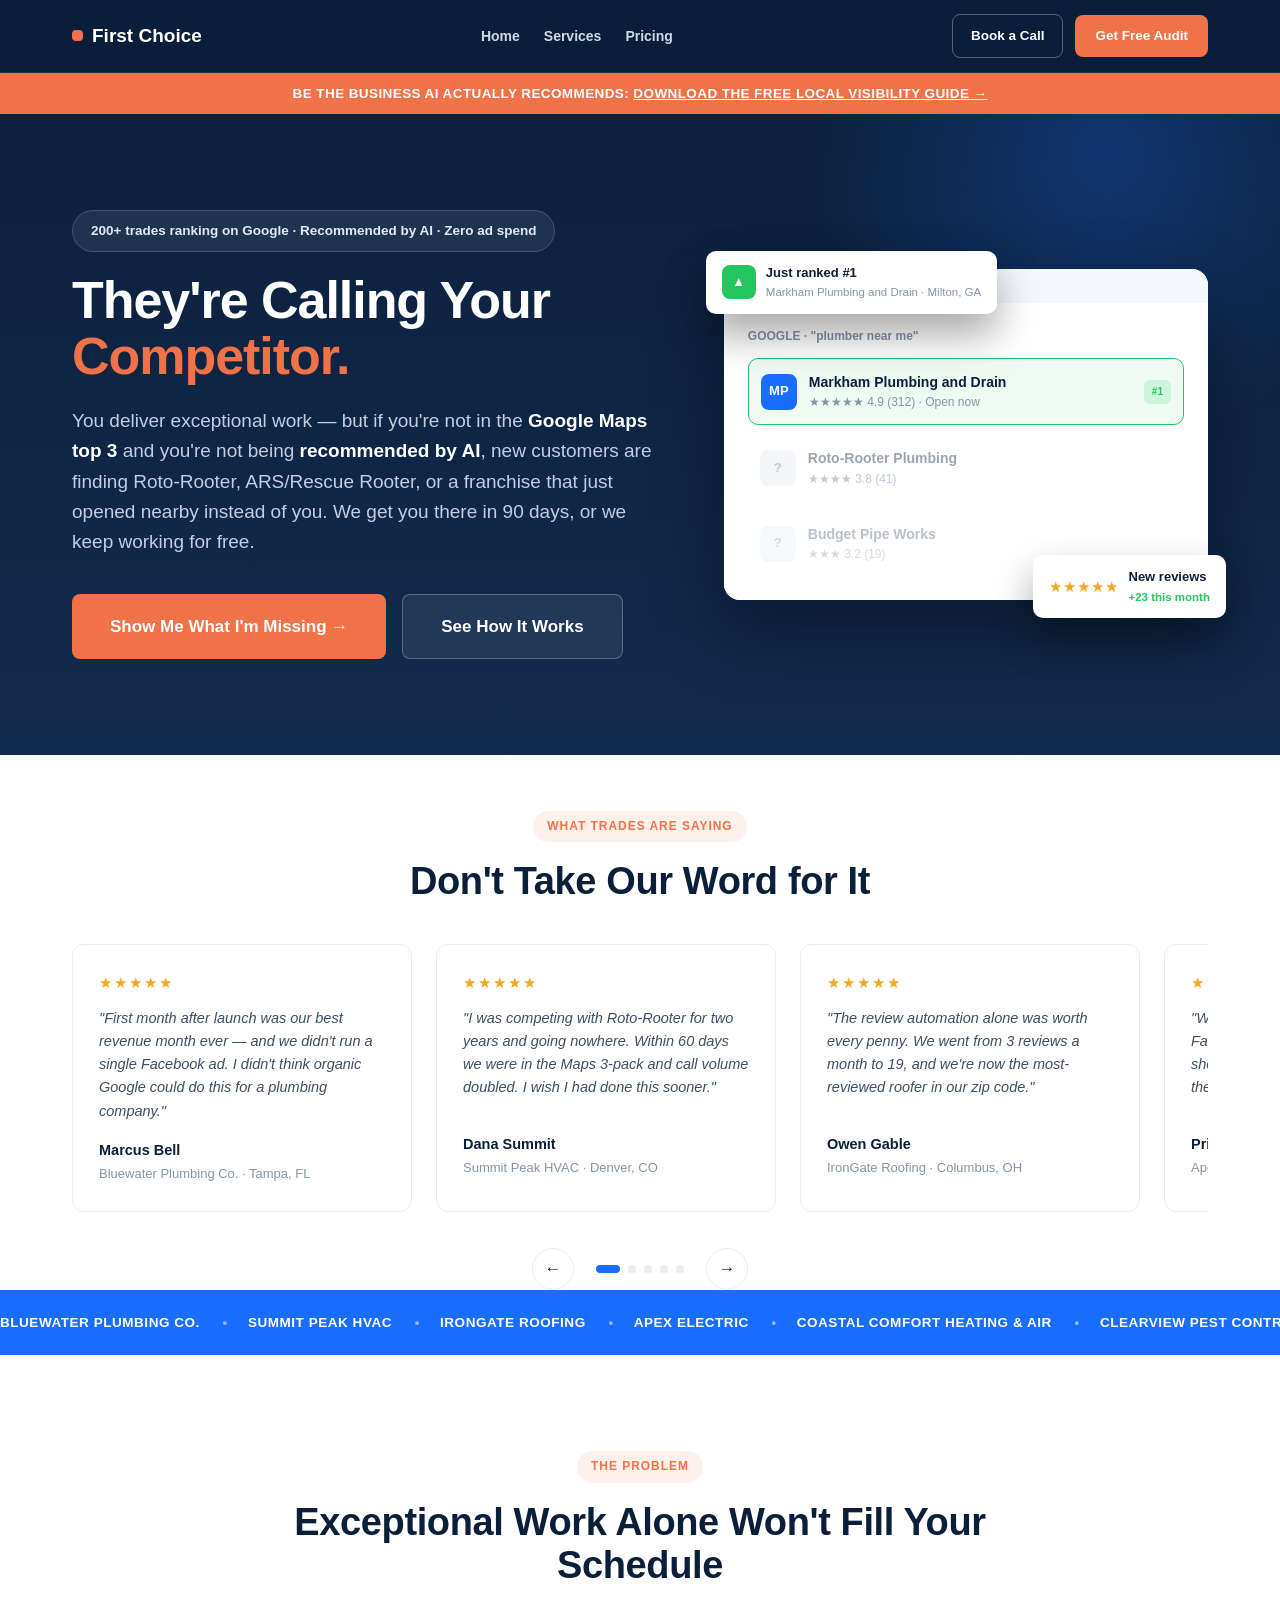
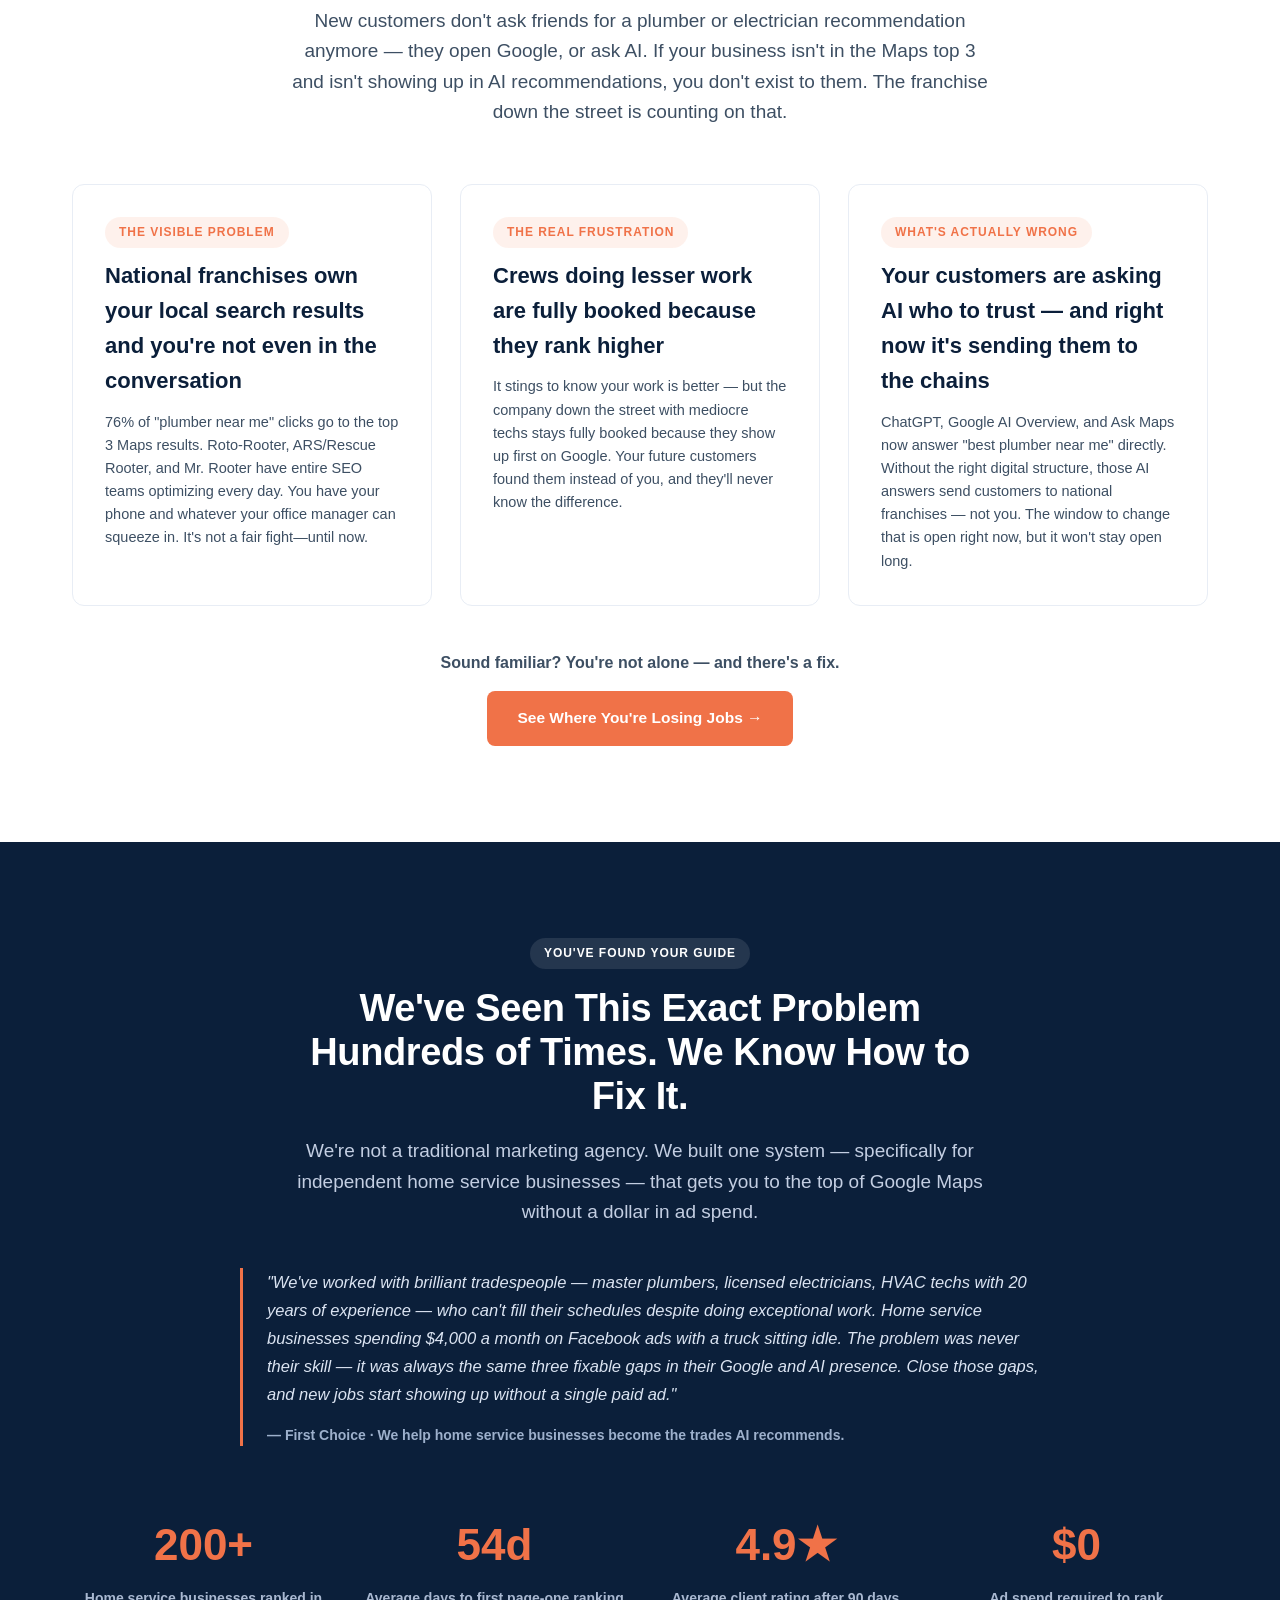
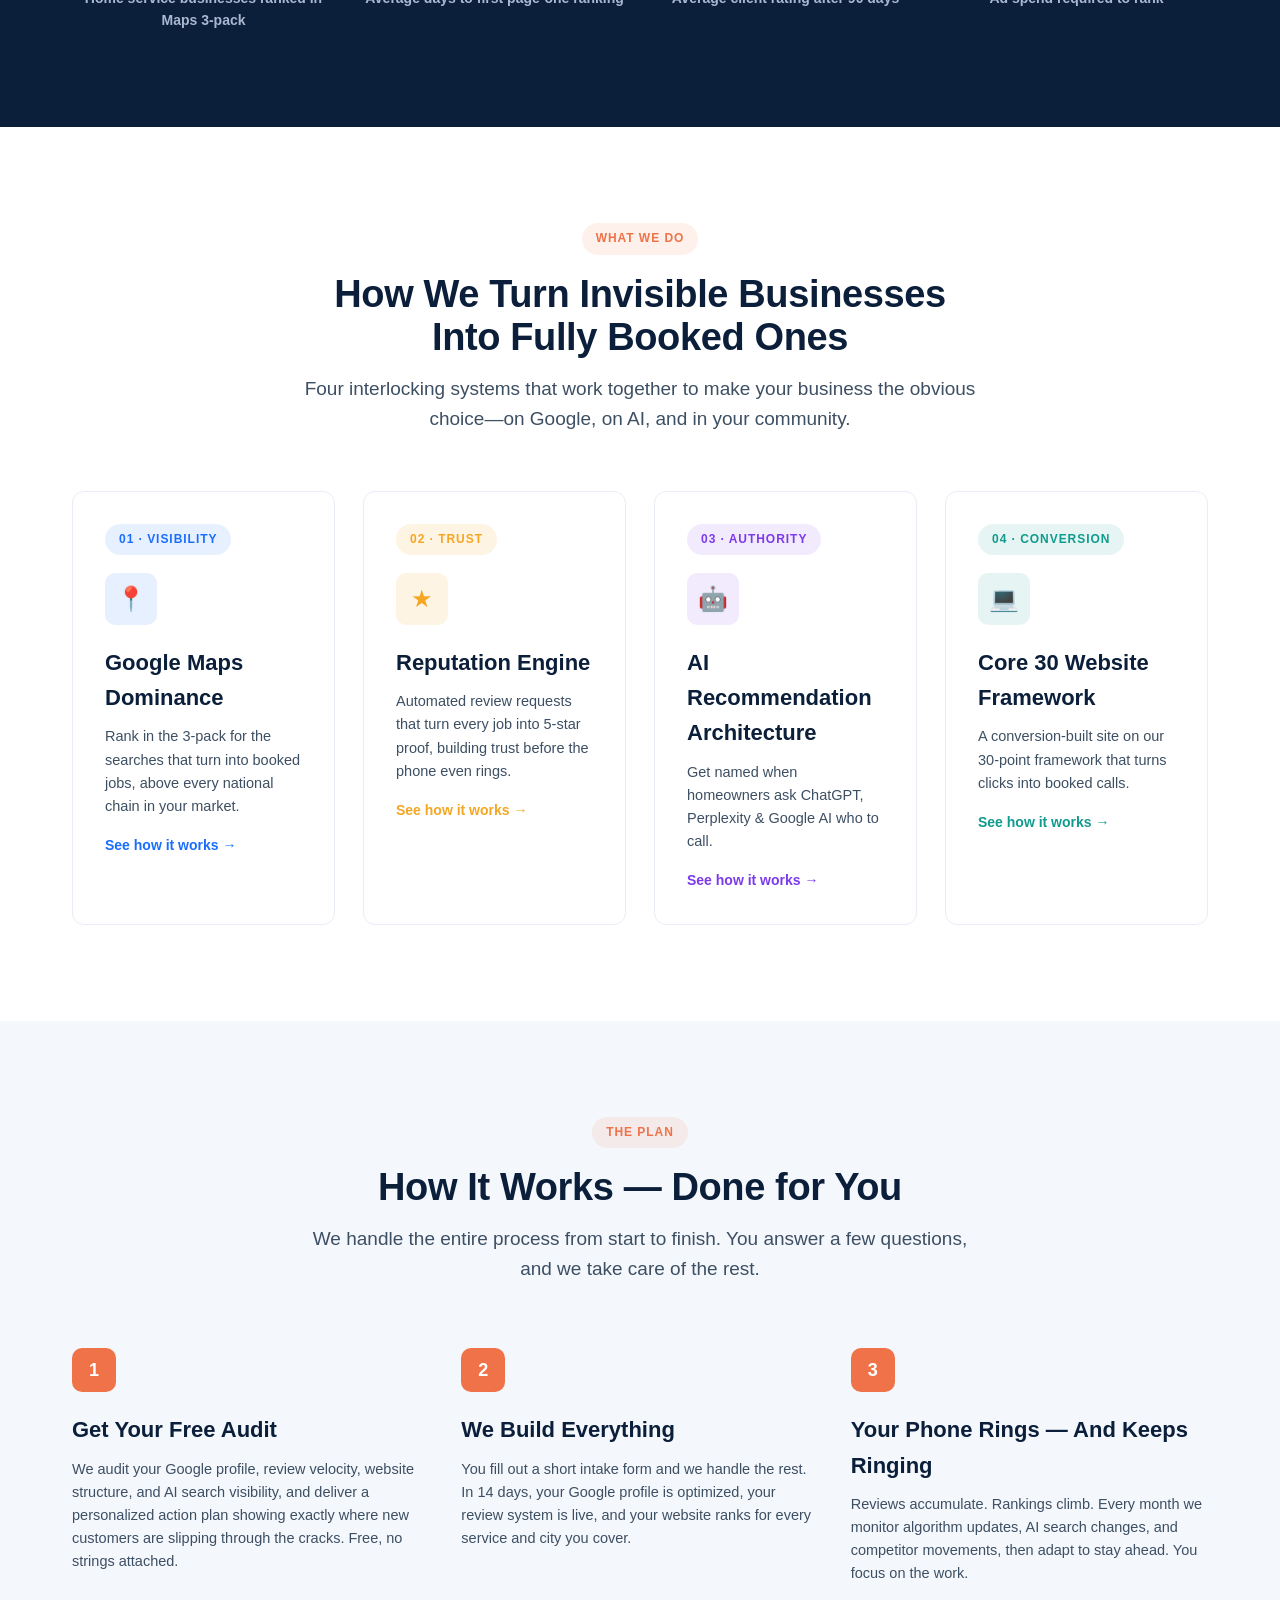
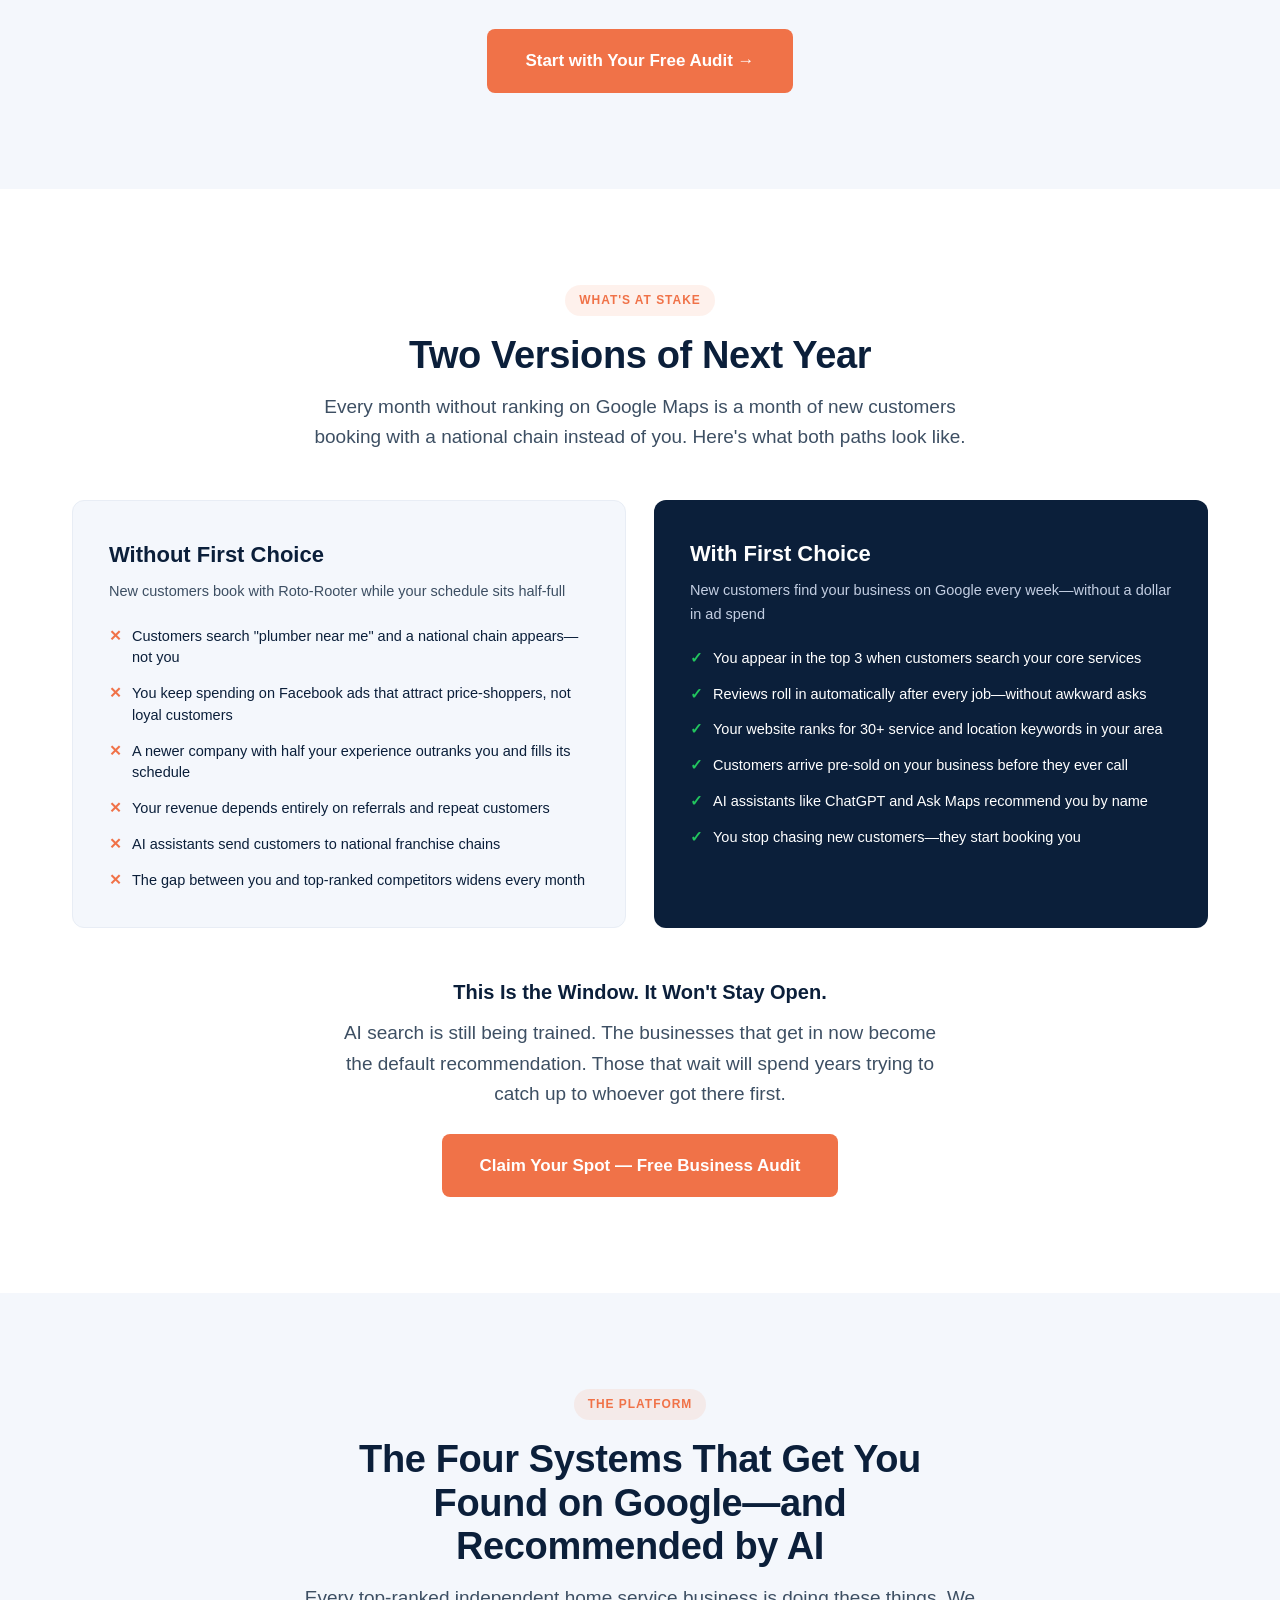
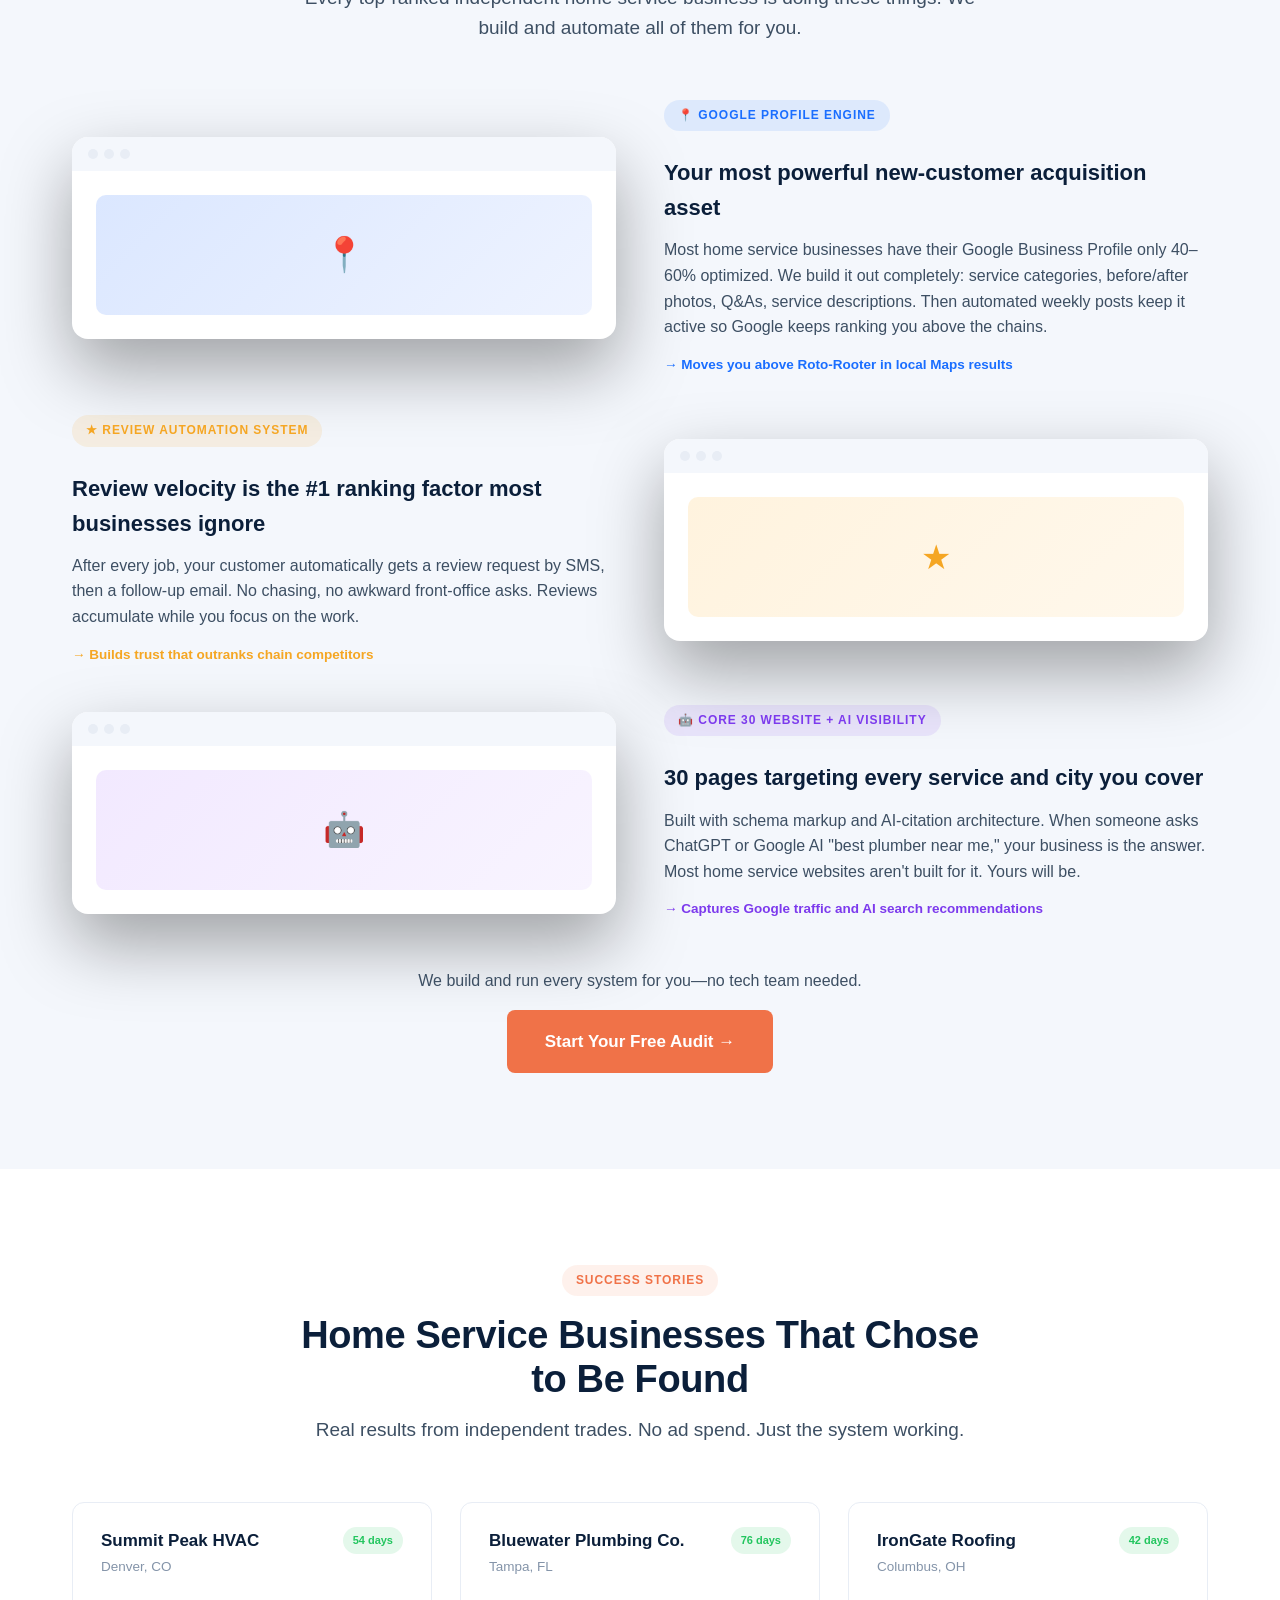
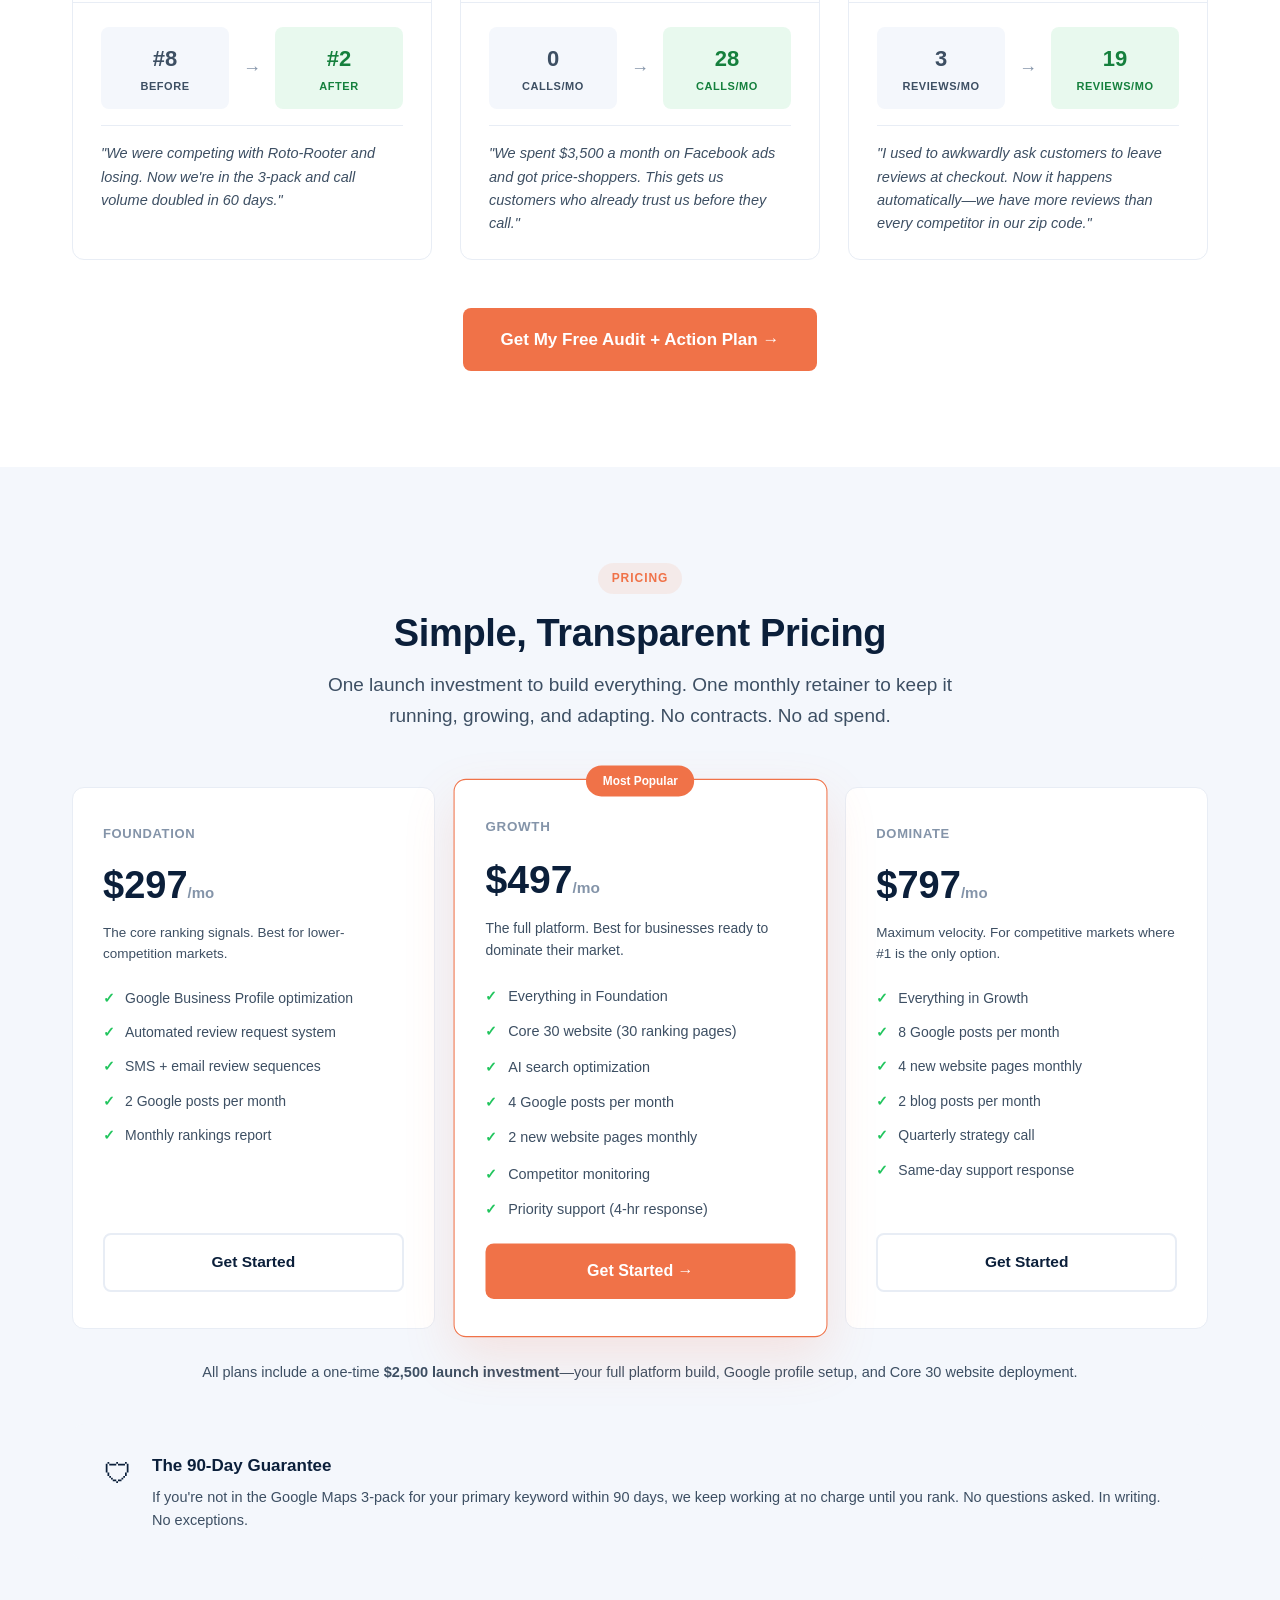
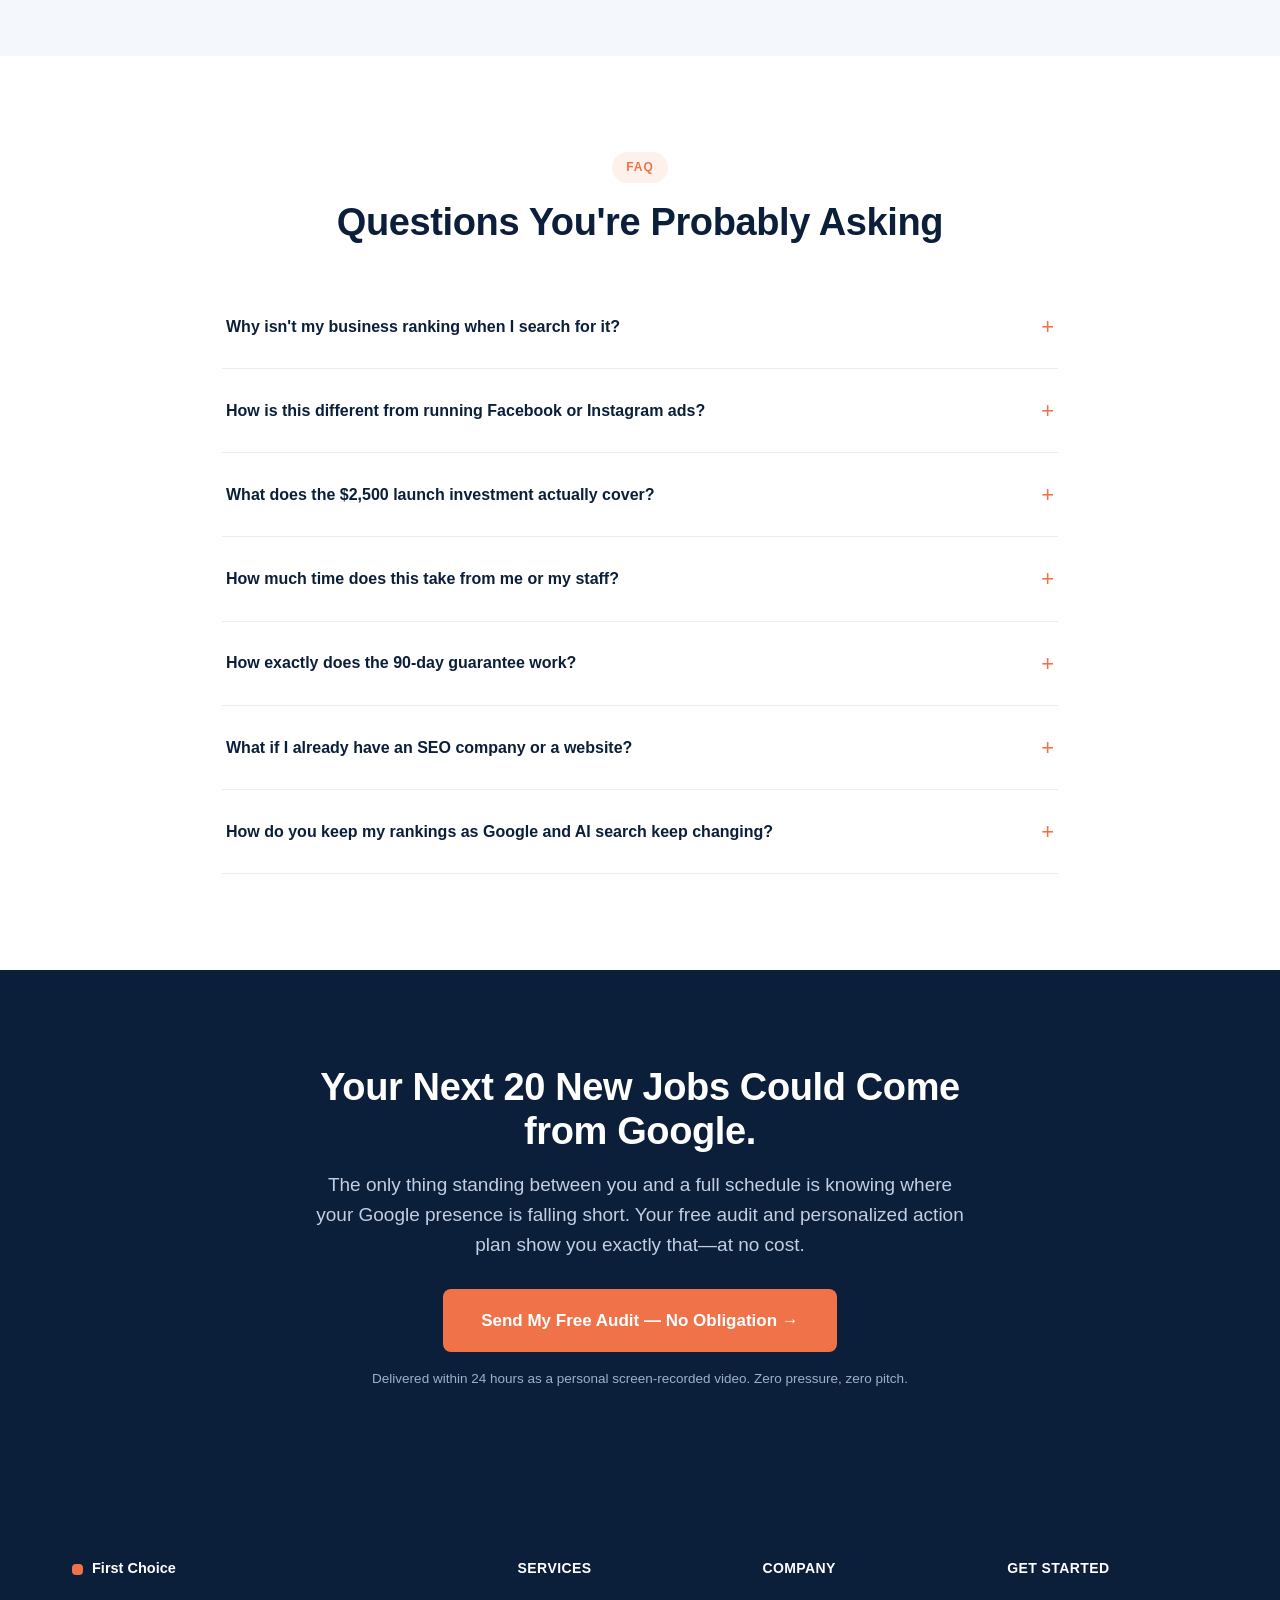
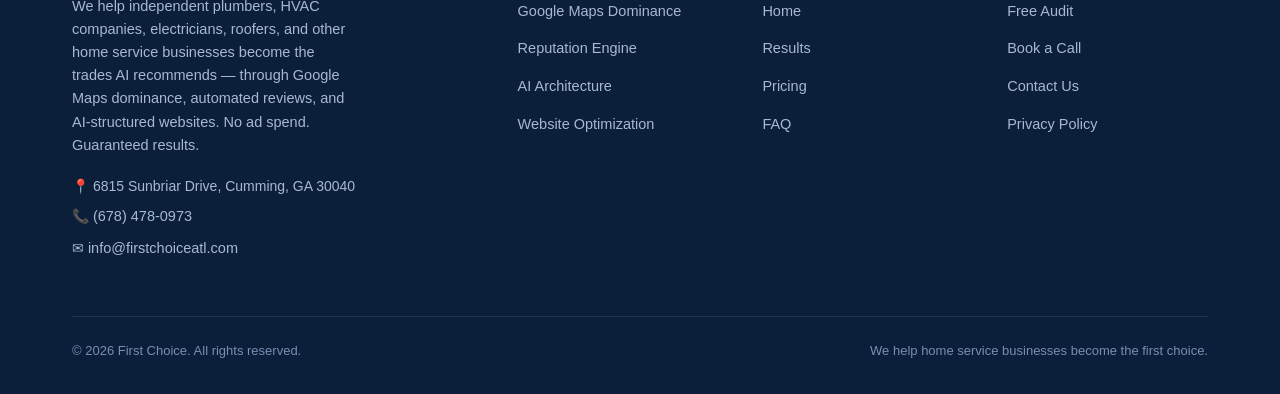
==== index.html @ c54ef501 "Initial commit: First Choice site" ====
<!DOCTYPE html>
<html lang="en">
<head>
<meta charset="UTF-8">
<meta name="viewport" content="width=device-width, initial-scale=1.0">
<title>First Choice | Local SEO for Home Service Businesses</title>
<meta name="description" content="First Choice helps plumbers, HVAC companies, electricians, roofers and other home service businesses dominate Google Maps, win more reviews, and get recommended by AI.">
<link rel="stylesheet" href="styles.css">

</head>
<body>
<div id="site-header-mount" data-homepage="true"></div>

<section class="hero">
  <div class="wrap hero-grid">
    <div>
      <span class="trust-pill">200+ trades ranking on Google &middot; Recommended by AI &middot; Zero ad spend</span>
      <h1 style="margin-top:20px">They're Calling Your <em>Competitor.</em></h1>
      <p class="lead">You deliver exceptional work &mdash; but if you're not in the <strong style="color:#fff">Google Maps top 3</strong> and you're not being <strong style="color:#fff">recommended by AI</strong>, new customers are finding Roto-Rooter, ARS/Rescue Rooter, or a franchise that just opened nearby instead of you. We get you there in 90 days, or we keep working for free.</p>
      <div class="hero-cta-row">
        <a href="audit.html" class="btn btn-primary btn-lg">Show Me What I'm Missing &rarr;</a>
        <a href="#problem" class="btn btn-lg btn-ghost-dark">See How It Works</a>
      </div>
    </div>
    <div class="hero-visual">
      <div class="overlay-card overlay-rank">
        <div style="width:34px;height:34px;border-radius:8px;background:var(--green);color:#fff;display:flex;align-items:center;justify-content:center;font-weight:800;font-size:13px">&#9650;</div>
        <div>
          <div style="font-weight:800;font-size:13px">Just ranked #1</div>
          <div style="font-size:11.5px;color:var(--gray-500)">Markham Plumbing and Drain &middot; Milton, GA</div>
        </div>
      </div>
      <div class="overlay-card overlay-review">
        <div style="color:var(--reputation);font-size:15px;letter-spacing:1px">&#9733;&#9733;&#9733;&#9733;&#9733;</div>
        <div>
          <div style="font-weight:800;font-size:13px">New reviews</div>
          <div style="font-size:11.5px;color:var(--green);font-weight:700">+23 this month</div>
        </div>
      </div>
      <div class="mockup">
        <div class="mockup-bar"><span class="mockup-dot"></span><span class="mockup-dot"></span><span class="mockup-dot"></span></div>
        <div class="mockup-body" style="background:#fff">
          <div style="font-size:12px;color:var(--gray-500);font-weight:700;margin-bottom:12px">GOOGLE &middot; "plumber near me"</div>
          <div style="display:flex;flex-direction:column;gap:10px">
            <div style="display:flex;gap:12px;align-items:center;padding:12px;border-radius:10px;background:rgba(34,197,94,.08);border:1.5px solid var(--green)">
              <div style="width:36px;height:36px;border-radius:8px;background:var(--blue);color:#fff;display:flex;align-items:center;justify-content:center;font-weight:800;font-size:13px">MP</div>
              <div style="flex:1">
                <div style="font-weight:800;font-size:14px;color:var(--navy)">Markham Plumbing and Drain</div>
                <div style="font-size:12px;color:var(--gray-500)">&#9733;&#9733;&#9733;&#9733;&#9733; 4.9 (312) &middot; Open now</div>
              </div>
              <span style="font-size:10px;font-weight:800;color:var(--green);background:rgba(34,197,94,.15);padding:4px 8px;border-radius:6px">#1</span>
            </div>
            <div style="display:flex;gap:12px;align-items:center;padding:12px;opacity:.5">
              <div style="width:36px;height:36px;border-radius:8px;background:var(--gray-200);color:var(--gray-500);display:flex;align-items:center;justify-content:center;font-weight:800;font-size:13px">?</div>
              <div style="flex:1">
                <div style="font-weight:700;font-size:14px;color:var(--gray-700)">Roto-Rooter Plumbing</div>
                <div style="font-size:12px;color:var(--gray-500)">&#9733;&#9733;&#9733;&#9733; 3.8 (41)</div>
              </div>
            </div>
            <div style="display:flex;gap:12px;align-items:center;padding:12px;opacity:.35">
              <div style="width:36px;height:36px;border-radius:8px;background:var(--gray-200);color:var(--gray-500);display:flex;align-items:center;justify-content:center;font-weight:800;font-size:13px">?</div>
              <div style="flex:1">
                <div style="font-weight:700;font-size:14px;color:var(--gray-700)">Budget Pipe Works</div>
                <div style="font-size:12px;color:var(--gray-500)">&#9733;&#9733;&#9733; 3.2 (19)</div>
              </div>
            </div>
          </div>
        </div>
      </div>
    </div>
  </div>
</section>

<section style="padding:56px 0 0">
  <div class="wrap">
    <div class="center" style="max-width:680px;margin:0 auto 32px">
      <span class="eyebrow">What Trades Are Saying</span>
      <h2>Don't Take Our Word for It</h2>
    </div>
    <div class="testi-scroll" id="testiScroll">
      <div class="testi-card">
        <div class="testi-stars">&#9733;&#9733;&#9733;&#9733;&#9733;</div>
        <p class="testi-quote">"First month after launch was our best revenue month ever &mdash; and we didn't run a single Facebook ad. I didn't think organic Google could do this for a plumbing company."</p>
        <div class="testi-name">Marcus Bell</div>
        <div class="testi-biz">Bluewater Plumbing Co. &middot; Tampa, FL</div>
      </div>
      <div class="testi-card">
        <div class="testi-stars">&#9733;&#9733;&#9733;&#9733;&#9733;</div>
        <p class="testi-quote">"I was competing with Roto-Rooter for two years and going nowhere. Within 60 days we were in the Maps 3-pack and call volume doubled. I wish I had done this sooner."</p>
        <div class="testi-name">Dana Summit</div>
        <div class="testi-biz">Summit Peak HVAC &middot; Denver, CO</div>
      </div>
      <div class="testi-card">
        <div class="testi-stars">&#9733;&#9733;&#9733;&#9733;&#9733;</div>
        <p class="testi-quote">"The review automation alone was worth every penny. We went from 3 reviews a month to 19, and we're now the most-reviewed roofer in our zip code."</p>
        <div class="testi-name">Owen Gable</div>
        <div class="testi-biz">IronGate Roofing &middot; Columbus, OH</div>
      </div>
      <div class="testi-card">
        <div class="testi-stars">&#9733;&#9733;&#9733;&#9733;&#9733;</div>
        <p class="testi-quote">"We stopped spending $3,500 a month on Facebook ads that brought us price-shoppers. Google customers are different &mdash; they already trust you before they call."</p>
        <div class="testi-name">Priya Anand</div>
        <div class="testi-biz">Apex Electric &middot; Sacramento, CA</div>
      </div>
      <div class="testi-card">
        <div class="testi-stars">&#9733;&#9733;&#9733;&#9733;&#9733;</div>
        <p class="testi-quote">"I had no idea how much business I was losing until I saw the audit. We were ranking #9 for 'HVAC near me.' Now we're #2. The phone rings differently."</p>
        <div class="testi-name">Rosa Delgado</div>
        <div class="testi-biz">Coastal Comfort Heating &amp; Air &middot; Charleston, SC</div>
      </div>
    </div>
    <div class="testi-nav">
      <button class="testi-arrow" onclick="testiScroll(-1)" aria-label="Previous testimonial">&#8592;</button>
      <div class="testi-dots" id="testiDots"></div>
      <button class="testi-arrow" onclick="testiScroll(1)" aria-label="Next testimonial">&#8594;</button>
    </div>
  </div>
  <div class="marquee">
    <div class="marquee-track">
      <span>Bluewater Plumbing Co.</span><span>Summit Peak HVAC</span><span>IronGate Roofing</span><span>Apex Electric</span><span>Coastal Comfort Heating &amp; Air</span><span>ClearView Pest Control</span><span>Rapid Rooter Plumbing</span><span>Stonebridge Garage Doors</span><span>TrueNorth Roofing &amp; Restoration</span><span>Palmetto Pool Services</span><span>GreenScape Landscaping</span><span>Redwood Tree Care</span>
      <span>Bluewater Plumbing Co.</span><span>Summit Peak HVAC</span><span>IronGate Roofing</span><span>Apex Electric</span><span>Coastal Comfort Heating &amp; Air</span><span>ClearView Pest Control</span><span>Rapid Rooter Plumbing</span><span>Stonebridge Garage Doors</span><span>TrueNorth Roofing &amp; Restoration</span><span>Palmetto Pool Services</span><span>GreenScape Landscaping</span><span>Redwood Tree Care</span>
    </div>
  </div>
</section>

<section id="problem">
  <div class="wrap center" style="max-width:760px;margin:0 auto">
    <span class="eyebrow">The Problem</span>
    <h2>Exceptional Work Alone Won't Fill Your Schedule</h2>
    <p class="lead" style="margin-top:18px">New customers don't ask friends for a plumber or electrician recommendation anymore &mdash; they open Google, or ask AI. If your business isn't in the Maps top 3 and isn't showing up in AI recommendations, you don't exist to them. The franchise down the street is counting on that.</p>
  </div>
  <div class="wrap">
    <div class="grid-3" style="margin-top:56px">
      <div class="card">
        <span class="eyebrow" style="margin-bottom:10px">The Visible Problem</span>
        <h3>National franchises own your local search results and you're not even in the conversation</h3>
        <p style="color:var(--gray-700);margin-top:12px;font-size:14.5px">76% of "plumber near me" clicks go to the top 3 Maps results. Roto-Rooter, ARS/Rescue Rooter, and Mr. Rooter have entire SEO teams optimizing every day. You have your phone and whatever your office manager can squeeze in. It's not a fair fight&mdash;until now.</p>
      </div>
      <div class="card">
        <span class="eyebrow" style="margin-bottom:10px">The Real Frustration</span>
        <h3>Crews doing lesser work are fully booked because they rank higher</h3>
        <p style="color:var(--gray-700);margin-top:12px;font-size:14.5px">It stings to know your work is better &mdash; but the company down the street with mediocre techs stays fully booked because they show up first on Google. Your future customers found them instead of you, and they'll never know the difference.</p>
      </div>
      <div class="card">
        <span class="eyebrow" style="margin-bottom:10px">What's Actually Wrong</span>
        <h3>Your customers are asking AI who to trust &mdash; and right now it's sending them to the chains</h3>
        <p style="color:var(--gray-700);margin-top:12px;font-size:14.5px">ChatGPT, Google AI Overview, and Ask Maps now answer "best plumber near me" directly. Without the right digital structure, those AI answers send customers to national franchises &mdash; not you. The window to change that is open right now, but it won't stay open long.</p>
      </div>
    </div>
    <div class="center" style="margin-top:44px">
      <p style="color:var(--gray-700);font-weight:600">Sound familiar? You're not alone &mdash; and there's a fix.</p>
      <a href="audit.html" class="btn btn-primary" style="margin-top:16px">See Where You're Losing Jobs &rarr;</a>
    </div>
  </div>
</section>

<section class="section-navy">
  <div class="wrap">
    <div class="center" style="max-width:720px;margin:0 auto">
      <span class="eyebrow" style="background:rgba(255,255,255,.1);color:#fff">You've Found Your Guide</span>
      <h2>We've Seen This Exact Problem Hundreds of Times. We Know How to Fix It.</h2>
      <p class="lead" style="margin-top:18px">We're not a traditional marketing agency. We built one system &mdash; specifically for independent home service businesses &mdash; that gets you to the top of Google Maps without a dollar in ad spend.</p>
    </div>
    <div style="max-width:800px;margin:40px auto 0;border-left:3px solid var(--coral);padding-left:24px">
      <p style="color:#dbe4f2;font-style:italic;font-size:16.5px;line-height:1.7">"We've worked with brilliant tradespeople &mdash; master plumbers, licensed electricians, HVAC techs with 20 years of experience &mdash; who can't fill their schedules despite doing exceptional work. Home service businesses spending $4,000 a month on Facebook ads with a truck sitting idle. The problem was never their skill &mdash; it was always the same three fixable gaps in their Google and AI presence. Close those gaps, and new jobs start showing up without a single paid ad."</p>
      <p style="margin-top:16px;color:#9db0cc;font-weight:700;font-size:14px">&mdash; First Choice &middot; We help home service businesses become the trades AI recommends.</p>
    </div>
    <div class="stats" style="margin-top:64px">
      <div><div class="stat-num">200+</div><div class="stat-label" style="color:#a9b8d1">Home service businesses ranked in Maps 3-pack</div></div>
      <div><div class="stat-num">54d</div><div class="stat-label" style="color:#a9b8d1">Average days to first page-one ranking</div></div>
      <div><div class="stat-num">4.9&#9733;</div><div class="stat-label" style="color:#a9b8d1">Average client rating after 90 days</div></div>
      <div><div class="stat-num">$0</div><div class="stat-label" style="color:#a9b8d1">Ad spend required to rank</div></div>
    </div>
  </div>
</section>

<section>
  <div class="wrap">
    <div class="center" style="max-width:680px;margin:0 auto 56px">
      <span class="eyebrow">What We Do</span>
      <h2>How We Turn Invisible Businesses Into Fully Booked Ones</h2>
      <p class="lead" style="margin-top:14px">Four interlocking systems that work together to make your business the obvious choice&mdash;on Google, on AI, and in your community.</p>
    </div>
    <div class="grid-4">
      <a href="service-maps.html" class="card" style="text-decoration:none;color:inherit">
        <span class="eyebrow" style="background:rgba(26,110,255,.1);color:var(--maps)">01 &middot; Visibility</span>
        <div class="card-icon" style="background:rgba(26,110,255,.1);color:var(--maps)">&#128205;</div>
        <h3>Google Maps Dominance</h3>
        <p style="color:var(--gray-700);margin-top:10px;font-size:14.5px">Rank in the 3-pack for the searches that turn into booked jobs, above every national chain in your market.</p>
        <div style="margin-top:16px;font-weight:700;color:var(--maps);font-size:14px">See how it works &rarr;</div>
      </a>
      <a href="service-reputation.html" class="card" style="text-decoration:none;color:inherit">
        <span class="eyebrow" style="background:rgba(245,166,35,.12);color:var(--reputation)">02 &middot; Trust</span>
        <div class="card-icon" style="background:rgba(245,166,35,.12);color:var(--reputation)">&#9733;</div>
        <h3>Reputation Engine</h3>
        <p style="color:var(--gray-700);margin-top:10px;font-size:14.5px">Automated review requests that turn every job into 5-star proof, building trust before the phone even rings.</p>
        <div style="margin-top:16px;font-weight:700;color:var(--reputation);font-size:14px">See how it works &rarr;</div>
      </a>
      <a href="service-ai.html" class="card" style="text-decoration:none;color:inherit">
        <span class="eyebrow" style="background:rgba(124,58,237,.1);color:var(--ai)">03 &middot; Authority</span>
        <div class="card-icon" style="background:rgba(124,58,237,.1);color:var(--ai)">&#129302;</div>
        <h3>AI Recommendation Architecture</h3>
        <p style="color:var(--gray-700);margin-top:10px;font-size:14.5px">Get named when homeowners ask ChatGPT, Perplexity &amp; Google AI who to call.</p>
        <div style="margin-top:16px;font-weight:700;color:var(--ai);font-size:14px">See how it works &rarr;</div>
      </a>
      <a href="service-website.html" class="card" style="text-decoration:none;color:inherit">
        <span class="eyebrow" style="background:rgba(15,155,142,.1);color:var(--website)">04 &middot; Conversion</span>
        <div class="card-icon" style="background:rgba(15,155,142,.1);color:var(--website)">&#128187;</div>
        <h3>Core 30 Website Framework</h3>
        <p style="color:var(--gray-700);margin-top:10px;font-size:14.5px">A conversion-built site on our 30-point framework that turns clicks into booked calls.</p>
        <div style="margin-top:16px;font-weight:700;color:var(--website);font-size:14px">See how it works &rarr;</div>
      </a>
    </div>
  </div>
</section>

<section class="section-gray">
  <div class="wrap">
    <div class="center" style="max-width:680px;margin:0 auto 56px">
      <span class="eyebrow">The Plan</span>
      <h2>How It Works &mdash; Done for You</h2>
      <p class="lead" style="margin-top:14px">We handle the entire process from start to finish. You answer a few questions, and we take care of the rest.</p>
    </div>
    <div class="steps">
      <div class="step">
        <div class="step-num" style="background:var(--coral)">1</div>
        <h3>Get Your Free Audit</h3>
        <p style="color:var(--gray-700);margin-top:10px;font-size:14.5px">We audit your Google profile, review velocity, website structure, and AI search visibility, and deliver a personalized action plan showing exactly where new customers are slipping through the cracks. Free, no strings attached.</p>
      </div>
      <div class="step">
        <div class="step-num" style="background:var(--coral)">2</div>
        <h3>We Build Everything</h3>
        <p style="color:var(--gray-700);margin-top:10px;font-size:14.5px">You fill out a short intake form and we handle the rest. In 14 days, your Google profile is optimized, your review system is live, and your website ranks for every service and city you cover.</p>
      </div>
      <div class="step">
        <div class="step-num" style="background:var(--coral)">3</div>
        <h3>Your Phone Rings &mdash; And Keeps Ringing</h3>
        <p style="color:var(--gray-700);margin-top:10px;font-size:14.5px">Reviews accumulate. Rankings climb. Every month we monitor algorithm updates, AI search changes, and competitor movements, then adapt to stay ahead. You focus on the work.</p>
      </div>
    </div>
    <div class="center" style="margin-top:44px">
      <a href="audit.html" class="btn btn-primary btn-lg">Start with Your Free Audit &rarr;</a>
    </div>
  </div>
</section>

<section>
  <div class="wrap">
    <div class="center" style="max-width:680px;margin:0 auto 48px">
      <span class="eyebrow">What's at Stake</span>
      <h2>Two Versions of Next Year</h2>
      <p class="lead" style="margin-top:14px">Every month without ranking on Google Maps is a month of new customers booking with a national chain instead of you. Here's what both paths look like.</p>
    </div>
    <div class="compare-grid">
      <div class="compare-card compare-bad">
        <h3>Without First Choice</h3>
        <p style="margin-top:8px;font-size:14.5px">New customers book with Roto-Rooter while your schedule sits half-full</p>
        <ul class="compare-list">
          <li><span class="mark-x">&#10005;</span>Customers search "plumber near me" and a national chain appears&mdash;not you</li>
          <li><span class="mark-x">&#10005;</span>You keep spending on Facebook ads that attract price-shoppers, not loyal customers</li>
          <li><span class="mark-x">&#10005;</span>A newer company with half your experience outranks you and fills its schedule</li>
          <li><span class="mark-x">&#10005;</span>Your revenue depends entirely on referrals and repeat customers</li>
          <li><span class="mark-x">&#10005;</span>AI assistants send customers to national franchise chains</li>
          <li><span class="mark-x">&#10005;</span>The gap between you and top-ranked competitors widens every month</li>
        </ul>
      </div>
      <div class="compare-card compare-good">
        <h3>With First Choice</h3>
        <p style="margin-top:8px;font-size:14.5px">New customers find your business on Google every week&mdash;without a dollar in ad spend</p>
        <ul class="compare-list">
          <li><span class="mark-check">&#10003;</span>You appear in the top 3 when customers search your core services</li>
          <li><span class="mark-check">&#10003;</span>Reviews roll in automatically after every job&mdash;without awkward asks</li>
          <li><span class="mark-check">&#10003;</span>Your website ranks for 30+ service and location keywords in your area</li>
          <li><span class="mark-check">&#10003;</span>Customers arrive pre-sold on your business before they ever call</li>
          <li><span class="mark-check">&#10003;</span>AI assistants like ChatGPT and Ask Maps recommend you by name</li>
          <li><span class="mark-check">&#10003;</span>You stop chasing new customers&mdash;they start booking you</li>
        </ul>
      </div>
    </div>
    <div class="center" style="margin-top:48px">
      <h3 style="font-size:20px">This Is the Window. It Won't Stay Open.</h3>
      <p class="lead" style="max-width:600px;margin:10px auto 0">AI search is still being trained. The businesses that get in now become the default recommendation. Those that wait will spend years trying to catch up to whoever got there first.</p>
      <a href="audit.html" class="btn btn-primary btn-lg" style="margin-top:24px">Claim Your Spot &mdash; Free Business Audit</a>
    </div>
  </div>
</section>

<section id="platform" class="section-gray">
  <div class="wrap">
    <div class="center" style="max-width:680px;margin:0 auto 56px">
      <span class="eyebrow">The Platform</span>
      <h2>The Four Systems That Get You Found on Google&mdash;and Recommended by AI</h2>
      <p class="lead" style="margin-top:14px">Every top-ranked independent home service business is doing these things. We build and automate all of them for you.</p>
    </div>
    <div class="grid-2" style="margin-bottom:40px">
      <div>
        <div class="mockup"><div class="mockup-bar"><span class="mockup-dot"></span><span class="mockup-dot"></span><span class="mockup-dot"></span></div>
        <div class="mockup-body"><div style="height:120px;background:linear-gradient(135deg,#dbe7ff,#eef3ff);border-radius:10px;display:flex;align-items:center;justify-content:center;color:var(--maps);font-size:34px">&#128205;</div></div></div>
      </div>
      <div>
        <span class="eyebrow" style="background:rgba(26,110,255,.1);color:var(--maps)">&#128205; Google Profile Engine</span>
        <h3 style="margin-top:6px">Your most powerful new-customer acquisition asset</h3>
        <p style="color:var(--gray-700);margin-top:12px">Most home service businesses have their Google Business Profile only 40&ndash;60% optimized. We build it out completely: service categories, before/after photos, Q&amp;As, service descriptions. Then automated weekly posts keep it active so Google keeps ranking you above the chains.</p>
        <div class="benefit-line" style="color:var(--maps)">&rarr; Moves you above Roto-Rooter in local Maps results</div>
      </div>
    </div>
    <div class="grid-2" style="margin-bottom:40px">
      <div style="order:2">
        <div class="mockup"><div class="mockup-bar"><span class="mockup-dot"></span><span class="mockup-dot"></span><span class="mockup-dot"></span></div>
        <div class="mockup-body"><div style="height:120px;background:linear-gradient(135deg,#fff3de,#fff8ec);border-radius:10px;display:flex;align-items:center;justify-content:center;color:var(--reputation);font-size:34px">&#9733;</div></div></div>
      </div>
      <div style="order:1">
        <span class="eyebrow" style="background:rgba(245,166,35,.12);color:var(--reputation)">&#9733; Review Automation System</span>
        <h3 style="margin-top:6px">Review velocity is the #1 ranking factor most businesses ignore</h3>
        <p style="color:var(--gray-700);margin-top:12px">After every job, your customer automatically gets a review request by SMS, then a follow-up email. No chasing, no awkward front-office asks. Reviews accumulate while you focus on the work.</p>
        <div class="benefit-line" style="color:var(--reputation)">&rarr; Builds trust that outranks chain competitors</div>
      </div>
    </div>
    <div class="grid-2">
      <div>
        <div class="mockup"><div class="mockup-bar"><span class="mockup-dot"></span><span class="mockup-dot"></span><span class="mockup-dot"></span></div>
        <div class="mockup-body"><div style="height:120px;background:linear-gradient(135deg,#f2e9ff,#f8f4ff);border-radius:10px;display:flex;align-items:center;justify-content:center;color:var(--ai);font-size:34px">&#129302;</div></div></div>
      </div>
      <div>
        <span class="eyebrow" style="background:rgba(124,58,237,.1);color:var(--ai)">&#129302; Core 30 Website + AI Visibility</span>
        <h3 style="margin-top:6px">30 pages targeting every service and city you cover</h3>
        <p style="color:var(--gray-700);margin-top:12px">Built with schema markup and AI-citation architecture. When someone asks ChatGPT or Google AI "best plumber near me," your business is the answer. Most home service websites aren't built for it. Yours will be.</p>
        <div class="benefit-line" style="color:var(--ai)">&rarr; Captures Google traffic and AI search recommendations</div>
      </div>
    </div>
    <div class="center" style="margin-top:48px">
      <p style="color:var(--gray-700)">We build and run every system for you&mdash;no tech team needed.</p>
      <a href="audit.html" class="btn btn-primary btn-lg" style="margin-top:16px">Start Your Free Audit &rarr;</a>
    </div>
  </div>
</section>

<section id="results">
  <div class="wrap">
    <div class="center" style="max-width:680px;margin:0 auto 56px">
      <span class="eyebrow">Success Stories</span>
      <h2>Home Service Businesses That Chose to Be Found</h2>
      <p class="lead" style="margin-top:14px">Real results from independent trades. No ad spend. Just the system working.</p>
    </div>
    <div class="grid-3">
      <div class="case-card">
        <div class="case-head">
          <div><div class="case-biz">Summit Peak HVAC</div><div class="case-loc">Denver, CO</div></div>
          <span class="case-days">54 days</span>
        </div>
        <div class="case-body">
          <div class="ba-row">
            <div class="ba-box ba-before"><div class="ba-num">#8</div><div class="ba-label">Before</div></div>
            <div class="ba-arrow">&rarr;</div>
            <div class="ba-box ba-after"><div class="ba-num">#2</div><div class="ba-label">After</div></div>
          </div>
          <p class="case-quote">"We were competing with Roto-Rooter and losing. Now we're in the 3-pack and call volume doubled in 60 days."</p>
        </div>
      </div>
      <div class="case-card">
        <div class="case-head">
          <div><div class="case-biz">Bluewater Plumbing Co.</div><div class="case-loc">Tampa, FL</div></div>
          <span class="case-days">76 days</span>
        </div>
        <div class="case-body">
          <div class="ba-row">
            <div class="ba-box ba-before"><div class="ba-num">0</div><div class="ba-label">Calls/mo</div></div>
            <div class="ba-arrow">&rarr;</div>
            <div class="ba-box ba-after"><div class="ba-num">28</div><div class="ba-label">Calls/mo</div></div>
          </div>
          <p class="case-quote">"We spent $3,500 a month on Facebook ads and got price-shoppers. This gets us customers who already trust us before they call."</p>
        </div>
      </div>
      <div class="case-card">
        <div class="case-head">
          <div><div class="case-biz">IronGate Roofing</div><div class="case-loc">Columbus, OH</div></div>
          <span class="case-days">42 days</span>
        </div>
        <div class="case-body">
          <div class="ba-row">
            <div class="ba-box ba-before"><div class="ba-num">3</div><div class="ba-label">Reviews/mo</div></div>
            <div class="ba-arrow">&rarr;</div>
            <div class="ba-box ba-after"><div class="ba-num">19</div><div class="ba-label">Reviews/mo</div></div>
          </div>
          <p class="case-quote">"I used to awkwardly ask customers to leave reviews at checkout. Now it happens automatically&mdash;we have more reviews than every competitor in our zip code."</p>
        </div>
      </div>
    </div>
    <div class="center" style="margin-top:48px">
      <a href="audit.html" class="btn btn-primary btn-lg">Get My Free Audit + Action Plan &rarr;</a>
    </div>
  </div>
</section>

<section id="pricing" class="section-gray">
  <div class="wrap">
    <div class="center" style="max-width:680px;margin:0 auto 56px">
      <span class="eyebrow">Pricing</span>
      <h2>Simple, Transparent Pricing</h2>
      <p class="lead" style="margin-top:14px">One launch investment to build everything. One monthly retainer to keep it running, growing, and adapting. No contracts. No ad spend.</p>
    </div>
    <div class="pricing-grid">
      <div class="price-card">
        <div class="price-tier">Foundation</div>
        <div class="price-amount">$297<span>/mo</span></div>
        <p class="price-desc">The core ranking signals. Best for lower-competition markets.</p>
        <ul class="price-list">
          <li><span class="mark-check">&#10003;</span>Google Business Profile optimization</li>
          <li><span class="mark-check">&#10003;</span>Automated review request system</li>
          <li><span class="mark-check">&#10003;</span>SMS + email review sequences</li>
          <li><span class="mark-check">&#10003;</span>2 Google posts per month</li>
          <li><span class="mark-check">&#10003;</span>Monthly rankings report</li>
        </ul>
        <a href="book-a-call.html" class="btn btn-outline" style="width:100%">Get Started</a>
      </div>
      <div class="price-card featured">
        <div class="price-badge">Most Popular</div>
        <div class="price-tier">Growth</div>
        <div class="price-amount">$497<span>/mo</span></div>
        <p class="price-desc">The full platform. Best for businesses ready to dominate their market.</p>
        <ul class="price-list">
          <li><span class="mark-check">&#10003;</span>Everything in Foundation</li>
          <li><span class="mark-check">&#10003;</span>Core 30 website (30 ranking pages)</li>
          <li><span class="mark-check">&#10003;</span>AI search optimization</li>
          <li><span class="mark-check">&#10003;</span>4 Google posts per month</li>
          <li><span class="mark-check">&#10003;</span>2 new website pages monthly</li>
          <li><span class="mark-check">&#10003;</span>Competitor monitoring</li>
          <li><span class="mark-check">&#10003;</span>Priority support (4-hr response)</li>
        </ul>
        <a href="book-a-call.html" class="btn btn-primary" style="width:100%">Get Started &rarr;</a>
      </div>
      <div class="price-card">
        <div class="price-tier">Dominate</div>
        <div class="price-amount">$797<span>/mo</span></div>
        <p class="price-desc">Maximum velocity. For competitive markets where #1 is the only option.</p>
        <ul class="price-list">
          <li><span class="mark-check">&#10003;</span>Everything in Growth</li>
          <li><span class="mark-check">&#10003;</span>8 Google posts per month</li>
          <li><span class="mark-check">&#10003;</span>4 new website pages monthly</li>
          <li><span class="mark-check">&#10003;</span>2 blog posts per month</li>
          <li><span class="mark-check">&#10003;</span>Quarterly strategy call</li>
          <li><span class="mark-check">&#10003;</span>Same-day support response</li>
        </ul>
        <a href="book-a-call.html" class="btn btn-outline" style="width:100%">Get Started</a>
      </div>
    </div>
    <p class="center" style="color:var(--gray-700);margin-top:32px;font-size:14.5px">All plans include a one-time <strong>$2,500 launch investment</strong>&mdash;your full platform build, Google profile setup, and Core 30 website deployment.</p>
    <div class="guarantee-box">
      <div class="guarantee-icon">&#128737;</div>
      <div>
        <h3 style="font-size:17px">The 90-Day Guarantee</h3>
        <p style="color:var(--gray-700);margin-top:6px;font-size:14.5px">If you're not in the Google Maps 3-pack for your primary keyword within 90 days, we keep working at no charge until you rank. No questions asked. In writing. No exceptions.</p>
      </div>
    </div>
  </div>
</section>

<section id="faq">
  <div class="wrap" style="max-width:900px;margin:0 auto">
    <div class="center" style="max-width:680px;margin:0 auto 40px">
      <span class="eyebrow">FAQ</span>
      <h2>Questions You're Probably Asking</h2>
    </div>
    <details class="faq-item">
      <summary>Why isn't my business ranking when I search for it?</summary>
      <p>Three issues affect almost every trade business we audit: an incomplete Google Business Profile (missing service categories, photos, and Q&amp;As that customers actually search), low review velocity (Google rewards consistent new reviews&mdash;3 per month beats 50 reviews that stopped two years ago), and a website not structured for local search. Fixing all three together is what moves the needle.</p>
    </details>
    <details class="faq-item">
      <summary>How is this different from running Facebook or Instagram ads?</summary>
      <p>Social ads reach people who weren't looking for you&mdash;so you pay to interrupt. Google Maps reaches people actively searching "plumber near me" right now. Those customers are already sold on getting the service; you just need to be the one they find. Organic Maps rankings also compound over time and don't disappear the moment you stop paying.</p>
    </details>
    <details class="faq-item">
      <summary>What does the $2,500 launch investment actually cover?</summary>
      <p>Everything needed to build your platform from scratch: complete Google Business Profile optimization (categories, photos, service descriptions, Q&amp;As, competitor analysis), your review automation system fully configured and tested, and a 30-page website targeting every service and location combination in your market&mdash;built with schema markup and AI-citation architecture.</p>
    </details>
    <details class="faq-item">
      <summary>How much time does this take from me or my staff?</summary>
      <p>About 2 hours total in the first month&mdash;a short intake questionnaire and a 30-minute launch call. After that, the platform runs automatically. Your staff doesn't manage the review system, write Google posts, or update the website. Your only job is to keep delivering great work.</p>
    </details>
    <details class="faq-item">
      <summary>How exactly does the 90-day guarantee work?</summary>
      <p>If your business isn't showing in the Google Maps 3-pack for your primary service keyword in your primary city within 90 days of your website going live, we keep working at no charge until you rank. This is written into your service agreement.</p>
    </details>
    <details class="faq-item">
      <summary>What if I already have an SEO company or a website?</summary>
      <p>Traditional SEO targets organic blue-link results. We specifically target the Maps 3-pack&mdash;the box with the map that appears above everything else and captures 76% of local clicks. Most home service websites also aren't built for AI-search citations. We can assess your existing setup in the free audit and show you exactly what's missing.</p>
    </details>
    <details class="faq-item">
      <summary>How do you keep my rankings as Google and AI search keep changing?</summary>
      <p>This is exactly what the monthly retainer covers. Google updates its Maps algorithm hundreds of times a year. When a core update lands, we audit your profile against the new signals and adjust. Your monthly report shows exactly where you rank and what we did that month to protect and extend your position.</p>
    </details>
  </div>
</section>

<section class="section-navy">
  <div class="wrap center" style="max-width:720px;margin:0 auto">
    <h2 style="color:#fff">Your Next 20 New Jobs Could Come from Google.</h2>
    <p class="lead" style="margin-top:16px">The only thing standing between you and a full schedule is knowing where your Google presence is falling short. Your free audit and personalized action plan show you exactly that&mdash;at no cost.</p>
    <a href="audit.html" class="btn btn-primary btn-lg" style="margin-top:28px">Send My Free Audit &mdash; No Obligation &rarr;</a>
    <p style="margin-top:16px;color:#9db0cc;font-size:13.5px">Delivered within 24 hours as a personal screen-recorded video. Zero pressure, zero pitch.</p>
  </div>
</section>


<div id="site-footer-mount"></div>
<script src="site.js"></script>
</body>
</html>
---- styles.css ----
:root{
  --navy:#0B1F3A; --blue:#1A6EFF; --blue-light:#3B8BFF; --coral:#F07248; --coral-light:#F5895E;
  --gray-100:#F4F7FC; --gray-200:#E8EDF5; --gray-500:#8494A9; --gray-700:#3D4F63; --green:#22C55E; --radius:12px;
  --maps:#1A6EFF; --reputation:#F5A623; --ai:#7C3AED; --website:#0F9B8E;
}
*{box-sizing:border-box;margin:0;padding:0}
html{scroll-behavior:smooth}
body{font-family:-apple-system,BlinkMacSystemFont,'Segoe UI',Roboto,Helvetica,Arial,sans-serif;color:var(--navy);background:#fff;line-height:1.6;-webkit-font-smoothing:antialiased}
img{max-width:100%;display:block}
a{color:inherit}
em{color:var(--coral);font-style:normal}
.wrap{max-width:1200px;margin:0 auto;padding:0 32px}
section{padding:96px 0}
.eyebrow{display:inline-block;text-transform:uppercase;letter-spacing:.08em;font-size:12px;font-weight:800;color:var(--coral);background:rgba(240,114,72,.1);padding:6px 14px;border-radius:999px;margin-bottom:18px}
h1{font-size:52px;line-height:1.08;font-weight:800;letter-spacing:-.02em}
h2{font-size:38px;line-height:1.15;font-weight:800;letter-spacing:-.01em}
h3{font-size:22px;font-weight:800}
.lead{font-size:19px;color:var(--gray-700)}
.center{text-align:center}
.mx-auto{margin-left:auto;margin-right:auto}

/* FIXED HEADER (nav on top, announcement bar below it) */
.site-header{position:fixed;top:0;left:0;right:0;z-index:1000}
.announce{background:var(--coral);color:#fff;text-align:center;font-size:13.5px;font-weight:700;padding:10px 20px;text-transform:uppercase;letter-spacing:.03em}
.announce a{color:#fff;text-decoration:underline}

/* NAV */
.nav{background:rgba(11,31,58,.96);backdrop-filter:blur(10px);-webkit-backdrop-filter:blur(10px);border-bottom:1px solid rgba(255,255,255,.08)}
.nav-inner{max-width:1200px;margin:0 auto;display:flex;align-items:center;justify-content:space-between;padding:14px 32px}
.logo{color:#fff;font-weight:800;font-size:19px;text-decoration:none;display:flex;align-items:center;gap:9px;white-space:nowrap}
.logo-sub{display:block;font-size:10.5px;font-weight:600;color:#9db0cc;letter-spacing:.01em}
.logo-dot{width:11px;height:11px;border-radius:4px;background:var(--coral);flex-shrink:0}
.nav-links{display:flex;gap:24px;list-style:none;align-items:center}
.nav-links a{color:#cfd9ea;text-decoration:none;font-size:14px;font-weight:600}
.nav-links a:hover{color:#fff}
.nav-right{display:flex;align-items:center;gap:12px}
.btn-cta{background:var(--coral);color:#fff !important;padding:10px 20px;border-radius:8px;font-weight:700;text-decoration:none;font-size:13.5px;white-space:nowrap;border:none;cursor:pointer;transition:background .15s}
.btn-cta:hover{background:var(--coral-light)}
.btn-cta-outline{background:transparent;color:#fff !important;padding:10px 18px;border-radius:8px;font-weight:700;text-decoration:none;font-size:13.5px;white-space:nowrap;border:1.5px solid rgba(255,255,255,.3)}
.btn-cta-outline:hover{border-color:#fff}
.hamburger{display:none;flex-direction:column;gap:5px;background:none;border:none;cursor:pointer;padding:6px}
.hamburger span{width:22px;height:2px;background:#fff;display:block;border-radius:2px}
.mobile-menu{display:none;flex-direction:column;background:var(--navy);padding:8px 32px 20px;gap:2px}
.mobile-menu a{color:#cfd9ea;text-decoration:none;font-size:15px;font-weight:600;padding:12px 0;border-bottom:1px solid rgba(255,255,255,.08)}
.mobile-menu.open{display:flex}

/* BREADCRUMB */
.breadcrumb{background:var(--gray-100);padding:16px 0;font-size:13.5px;color:var(--gray-500);margin-top:116px}
.breadcrumb a{color:var(--gray-500);text-decoration:none;font-weight:600}
.breadcrumb a:hover{color:var(--blue)}
.breadcrumb .sep{margin:0 8px}
.breadcrumb .current{color:var(--navy);font-weight:700}

/* BUTTONS */
.btn{display:inline-flex;align-items:center;justify-content:center;gap:8px;padding:15px 30px;border-radius:8px;font-weight:700;font-size:15.5px;text-decoration:none;border:none;cursor:pointer;transition:all .15s}
.btn-primary{background:var(--coral);color:#fff}
.btn-primary:hover{background:var(--coral-light);transform:translateY(-1px)}
.btn-outline{background:transparent;color:var(--navy);border:2px solid var(--gray-200)}
.btn-outline:hover{border-color:var(--navy)}
.btn-white{background:#fff;color:var(--navy)}
.btn-white:hover{background:var(--gray-100)}
.btn-ghost-dark{background:rgba(255,255,255,.08);color:#fff;border:1.5px solid rgba(255,255,255,.25)}
.btn-lg{padding:18px 38px;font-size:17px}

/* HERO */
.hero{padding:210px 0 96px;background:linear-gradient(180deg,var(--navy) 0%,#122a4d 100%);color:#fff;position:relative;overflow:hidden}
.hero::after{content:'';position:absolute;top:-20%;right:-10%;width:600px;height:600px;background:radial-gradient(circle,rgba(26,110,255,.25) 0%,rgba(26,110,255,0) 70%);pointer-events:none}
.hero .wrap{position:relative;z-index:1}
.hero h1{color:#fff}
.hero .lead{color:#c3cee2;max-width:640px;margin-top:22px}
.hero-cta-row{display:flex;gap:16px;margin-top:36px;flex-wrap:wrap}
.hero-badges{display:flex;gap:28px;margin-top:52px;flex-wrap:wrap}
.hero-badge{display:flex;align-items:center;gap:10px;color:#c3cee2;font-size:14px;font-weight:600}
.hero-badge .dot{width:8px;height:8px;border-radius:50%;background:var(--green)}
.hero-grid{display:grid;grid-template-columns:1.1fr .9fr;gap:60px;align-items:center}
.trust-pill{display:inline-flex;align-items:center;gap:10px;background:rgba(255,255,255,.08);border:1px solid rgba(255,255,255,.15);border-radius:999px;padding:9px 18px;font-size:13.5px;font-weight:600;color:#e2e8f5}

/* HERO VISUAL / OVERLAY CARDS */
.hero-visual{position:relative}
.overlay-card{position:absolute;background:#fff;border-radius:10px;box-shadow:0 20px 40px rgba(0,0,0,.35);padding:12px 16px;display:flex;align-items:center;gap:10px;z-index:5}
.overlay-rank{top:-18px;left:-18px;color:var(--navy)}
.overlay-review{bottom:-18px;right:-18px;color:var(--navy)}

/* CARDS */
.grid-2{display:grid;grid-template-columns:1fr 1fr;gap:48px;align-items:center}
.grid-3{display:grid;grid-template-columns:repeat(3,1fr);gap:28px}
.grid-4{display:grid;grid-template-columns:repeat(4,1fr);gap:28px}
.card{background:#fff;border:1px solid var(--gray-200);border-radius:var(--radius);padding:32px;transition:box-shadow .2s,transform .2s}
.card:hover{box-shadow:0 20px 40px rgba(11,31,58,.08);transform:translateY(-3px)}
.card-icon{width:52px;height:52px;border-radius:10px;display:flex;align-items:center;justify-content:center;font-size:24px;margin-bottom:20px}
.section-gray{background:var(--gray-100)}
.section-navy{background:var(--navy);color:#fff}
.section-navy h2{color:#fff}
.section-navy .lead{color:#c3cee2}

.pill{display:inline-flex;align-items:center;gap:8px;background:var(--gray-100);border-radius:999px;padding:8px 16px;font-size:13px;font-weight:700;color:var(--gray-700)}

/* STATS */
.stats{display:grid;grid-template-columns:repeat(4,1fr);gap:28px;text-align:center}
.stat-num{font-size:44px;font-weight:800;color:var(--coral)}
.stat-label{color:var(--gray-500);font-size:14px;font-weight:600;margin-top:6px}

/* STEPS */
.steps{display:grid;grid-template-columns:repeat(3,1fr);gap:32px;counter-reset:step}
.step{position:relative;padding-top:8px}
.step-num{width:44px;height:44px;border-radius:10px;display:flex;align-items:center;justify-content:center;font-weight:800;font-size:18px;color:#fff;margin-bottom:20px}

/* INCLUDED GRID */
.included-grid{display:grid;grid-template-columns:repeat(4,1fr);gap:20px}
.included-item{display:flex;gap:14px;align-items:flex-start;background:#fff;border:1px solid var(--gray-200);border-radius:var(--radius);padding:20px}
.check{width:24px;height:24px;border-radius:50%;background:var(--green);color:#fff;flex-shrink:0;display:flex;align-items:center;justify-content:center;font-size:13px;font-weight:800}

/* CASE STUDIES */
.case-card{background:#fff;border:1px solid var(--gray-200);border-radius:var(--radius);overflow:hidden}
.case-head{padding:24px 28px;border-bottom:1px solid var(--gray-200);display:flex;justify-content:space-between;align-items:flex-start;gap:10px}
.case-biz{font-weight:800;font-size:17px}
.case-loc{color:var(--gray-500);font-size:13.5px;margin-top:2px}
.case-days{font-size:11px;font-weight:800;color:var(--green);background:rgba(34,197,94,.12);padding:5px 10px;border-radius:999px;white-space:nowrap}
.case-body{padding:24px 28px}
.ba-row{display:flex;align-items:center;gap:14px;margin-bottom:10px}
.ba-box{flex:1;text-align:center;padding:14px 8px;border-radius:8px}
.ba-before{background:var(--gray-100);color:var(--gray-700)}
.ba-after{background:rgba(34,197,94,.1);color:#15803d}
.ba-num{font-size:22px;font-weight:800}
.ba-label{font-size:11px;font-weight:700;text-transform:uppercase;letter-spacing:.05em;margin-top:2px}
.ba-arrow{color:var(--gray-500);font-size:18px}
.case-quote{font-size:14.5px;color:var(--gray-700);font-style:italic;margin-top:16px;padding-top:16px;border-top:1px solid var(--gray-200)}

/* MOCKUP FRAMES */
.mockup{background:#fff;border-radius:16px;box-shadow:0 30px 70px rgba(0,0,0,.35);overflow:hidden}
.mockup-bar{background:var(--gray-100);padding:12px 16px;display:flex;gap:6px;align-items:center}
.mockup-dot{width:10px;height:10px;border-radius:50%;background:var(--gray-200)}
.mockup-body{padding:24px}

/* TESTIMONIALS (scroll-snap carousel, no JS) */
.testi-scroll{display:flex;gap:24px;overflow-x:auto;scroll-snap-type:x mandatory;padding:8px 4px 28px;-webkit-overflow-scrolling:touch}
.testi-scroll::-webkit-scrollbar{height:6px}
.testi-scroll::-webkit-scrollbar-thumb{background:var(--gray-200);border-radius:6px}
.testi-card{scroll-snap-align:start;flex:0 0 340px;background:#fff;border:1px solid var(--gray-200);border-radius:var(--radius);padding:26px}
.testi-stars{color:var(--reputation);font-size:15px;letter-spacing:2px;margin-bottom:12px}
.testi-quote{font-size:14.5px;color:var(--gray-700);font-style:italic;min-height:110px}
.testi-name{font-weight:800;margin-top:16px;font-size:14.5px}
.testi-biz{color:var(--gray-500);font-size:13px;margin-top:2px}
.testi-nav{display:flex;align-items:center;justify-content:center;gap:22px;margin-top:8px}
.testi-arrow{width:42px;height:42px;border-radius:50%;border:1.5px solid var(--gray-200);background:#fff;display:flex;align-items:center;justify-content:center;cursor:pointer;font-size:17px;color:var(--navy);flex-shrink:0}
.testi-arrow:hover{border-color:var(--navy);background:var(--gray-100)}
.testi-dots{display:flex;align-items:center;gap:8px}
.testi-dot{width:8px;height:8px;border-radius:50%;background:var(--gray-200);border:none;cursor:pointer;padding:0}
.testi-dot.active{background:var(--blue);width:24px;border-radius:4px;transition:width .2s,background .2s}

/* LOGO MARQUEE */
.marquee{overflow:hidden;position:relative;padding:22px 0;background:var(--blue)}
.marquee-track{display:flex;gap:48px;white-space:nowrap;animation:marquee 42s linear infinite;width:max-content}
.marquee-track span{position:relative;font-weight:800;color:#fff;font-size:13.5px;text-transform:uppercase;letter-spacing:.04em}
.marquee-track span::after{content:'•';position:absolute;right:-28px;color:rgba(255,255,255,.55)}
.marquee-track span:last-child::after{content:''}
@keyframes marquee{0%{transform:translateX(0)}100%{transform:translateX(-50%)}}

/* COMPARISON (Two Versions) */
.compare-grid{display:grid;grid-template-columns:1fr 1fr;gap:28px}
.compare-card{border-radius:var(--radius);padding:36px}
.compare-bad{background:var(--gray-100);border:1.5px solid var(--gray-200)}
.compare-good{background:#0B1F3A;color:#fff}
.compare-list{list-style:none;margin-top:22px;display:flex;flex-direction:column;gap:14px}
.compare-list li{display:flex;gap:10px;font-size:14.5px;line-height:1.5}
.mark-x{color:var(--coral);font-weight:800;flex-shrink:0}
.mark-check{color:var(--green);font-weight:800;flex-shrink:0}
.compare-bad h3{color:var(--navy)}
.compare-good h3{color:#fff}
.compare-bad p{color:var(--gray-700)}
.compare-good p{color:#c3cee2}

/* PRICING */
.pricing-grid{display:grid;grid-template-columns:repeat(3,1fr);gap:24px;align-items:stretch}
.price-card{background:#fff;border:1.5px solid var(--gray-200);border-radius:var(--radius);padding:36px 30px;display:flex;flex-direction:column}
.price-card.featured{border-color:var(--coral);box-shadow:0 20px 50px rgba(240,114,72,.15);position:relative;transform:scale(1.03)}
.price-badge{position:absolute;top:-14px;left:50%;transform:translateX(-50%);background:var(--coral);color:#fff;font-size:11.5px;font-weight:800;padding:6px 16px;border-radius:999px;white-space:nowrap}
.price-tier{font-size:13px;font-weight:800;text-transform:uppercase;letter-spacing:.05em;color:var(--gray-500)}
.price-amount{font-size:38px;font-weight:800;margin:10px 0 6px}
.price-amount span{font-size:15px;font-weight:600;color:var(--gray-500)}
.price-desc{font-size:13.5px;color:var(--gray-700);min-height:40px}
.price-list{list-style:none;margin:22px 0;flex:1;display:flex;flex-direction:column;gap:12px}
.price-list li{display:flex;gap:10px;font-size:14px;color:var(--gray-700)}
.guarantee-box{margin-top:40px;background:var(--gray-100);border-radius:var(--radius);padding:28px 32px;display:flex;gap:20px;align-items:flex-start}
.guarantee-icon{font-size:28px}

/* FAQ (native details/summary, zero JS) */
.faq-item{border-bottom:1px solid var(--gray-200);padding:6px 0}
.faq-item summary{cursor:pointer;font-weight:700;font-size:16px;padding:18px 4px;list-style:none;display:flex;justify-content:space-between;align-items:center;gap:16px}
.faq-item summary::-webkit-details-marker{display:none}
.faq-item summary::after{content:'+';font-size:22px;color:var(--coral);font-weight:400;flex-shrink:0}
.faq-item[open] summary::after{content:'\2212'}
.faq-item p{color:var(--gray-700);font-size:14.5px;padding:0 4px 20px;max-width:820px}

/* FOOTER */
.footer{background:var(--navy);color:#a9b8d1;padding:72px 0 32px}
.footer-grid{display:grid;grid-template-columns:2fr 1fr 1fr 1fr;gap:44px}
.footer h4{color:#fff;font-size:14px;margin-bottom:18px;letter-spacing:.03em;text-transform:uppercase}
.footer ul{list-style:none}
.footer li{margin-bottom:12px}
.footer a{color:#a9b8d1;text-decoration:none;font-size:14.5px}
.footer a:hover{color:#fff}
.footer-desc{color:#a9b8d1;font-size:14.5px;max-width:280px;margin-top:14px}
.footer-contact{margin-top:18px;display:flex;flex-direction:column;gap:8px;font-size:14px}
.footer-bottom{border-top:1px solid rgba(255,255,255,.08);margin-top:56px;padding-top:24px;display:flex;justify-content:space-between;flex-wrap:wrap;gap:12px;font-size:13px;color:#7c8db0}

/* FORMS */
.form-card{background:#fff;border:1px solid var(--gray-200);border-radius:var(--radius);padding:40px;box-shadow:0 20px 50px rgba(11,31,58,.06)}
.form-row{display:grid;grid-template-columns:1fr 1fr;gap:18px}
.field{margin-bottom:20px}
.field label{display:block;font-size:13.5px;font-weight:700;margin-bottom:8px;color:var(--gray-700)}
.field input,.field select,.field textarea{width:100%;padding:13px 15px;border:1.5px solid var(--gray-200);border-radius:8px;font-size:15px;font-family:inherit;color:var(--navy);background:#fff}
.field input:focus,.field select:focus,.field textarea:focus{outline:none;border-color:var(--blue)}
.field textarea{resize:vertical;min-height:110px}
.form-success{display:none;text-align:center;padding:40px 20px}
.form-success .check-big{width:64px;height:64px;border-radius:50%;background:var(--green);color:#fff;display:flex;align-items:center;justify-content:center;font-size:30px;margin:0 auto 20px}
.form-error{display:none;background:rgba(240,114,72,.1);color:var(--coral);padding:14px 16px;border-radius:8px;font-size:14px;margin-bottom:18px;font-weight:600}
.value-strip{display:flex;gap:28px;flex-wrap:wrap;justify-content:center;margin-top:28px}
.value-strip .hero-badge{color:#c3cee2}

/* MISC */
.badge-accent{display:inline-flex;align-items:center;gap:8px;padding:8px 16px;border-radius:999px;font-weight:700;font-size:13px;color:#fff}
.divider{height:1px;background:var(--gray-200);margin:64px 0}
.benefit-line{margin-top:14px;font-weight:700;font-size:13.5px}
.numstrip{display:flex;gap:10px;flex-wrap:wrap;margin-bottom:56px}
.numstrip a{display:flex;align-items:center;gap:8px;background:var(--gray-100);border-radius:999px;padding:10px 18px;font-size:13.5px;font-weight:700;color:var(--gray-700);text-decoration:none}
.numstrip a:hover{background:var(--gray-200)}

@media (max-width:900px){
  h1{font-size:38px}
  h2{font-size:30px}
  .nav-links{display:none}
  .btn-cta-outline{display:none}
  .hamburger{display:flex}
  .grid-2{grid-template-columns:1fr;gap:32px}
  .grid-3{grid-template-columns:1fr}
  .grid-4{grid-template-columns:repeat(2,1fr)}
  .stats{grid-template-columns:repeat(2,1fr)}
  .steps{grid-template-columns:1fr}
  .included-grid{grid-template-columns:repeat(2,1fr)}
  .footer-grid{grid-template-columns:1fr 1fr;gap:36px}
  .hero{padding:170px 0 72px}
  .hero-grid{grid-template-columns:1fr}
  section{padding:64px 0}
  .form-row{grid-template-columns:1fr}
  .compare-grid{grid-template-columns:1fr}
  .pricing-grid{grid-template-columns:1fr}
  .price-card.featured{transform:none}
}
@media (max-width:560px){
  .wrap{padding:0 20px}
  h1{font-size:30px}
  h2{font-size:26px}
  section{padding:48px 0}
  .grid-4{grid-template-columns:1fr}
  .stats{grid-template-columns:1fr 1fr}
  .included-grid{grid-template-columns:1fr}
  .footer-grid{grid-template-columns:1fr}
  .hero-cta-row{flex-direction:column}
  .hero-cta-row .btn{width:100%}
  .form-card{padding:24px}
  .nav-inner{padding:14px 20px}
  .announce{font-size:12px;padding:9px 14px}
  .overlay-card{position:static;margin-top:12px;box-shadow:none;border:1px solid var(--gray-200)}
  .testi-card{flex:0 0 280px}
  .guarantee-box{flex-direction:column}
}
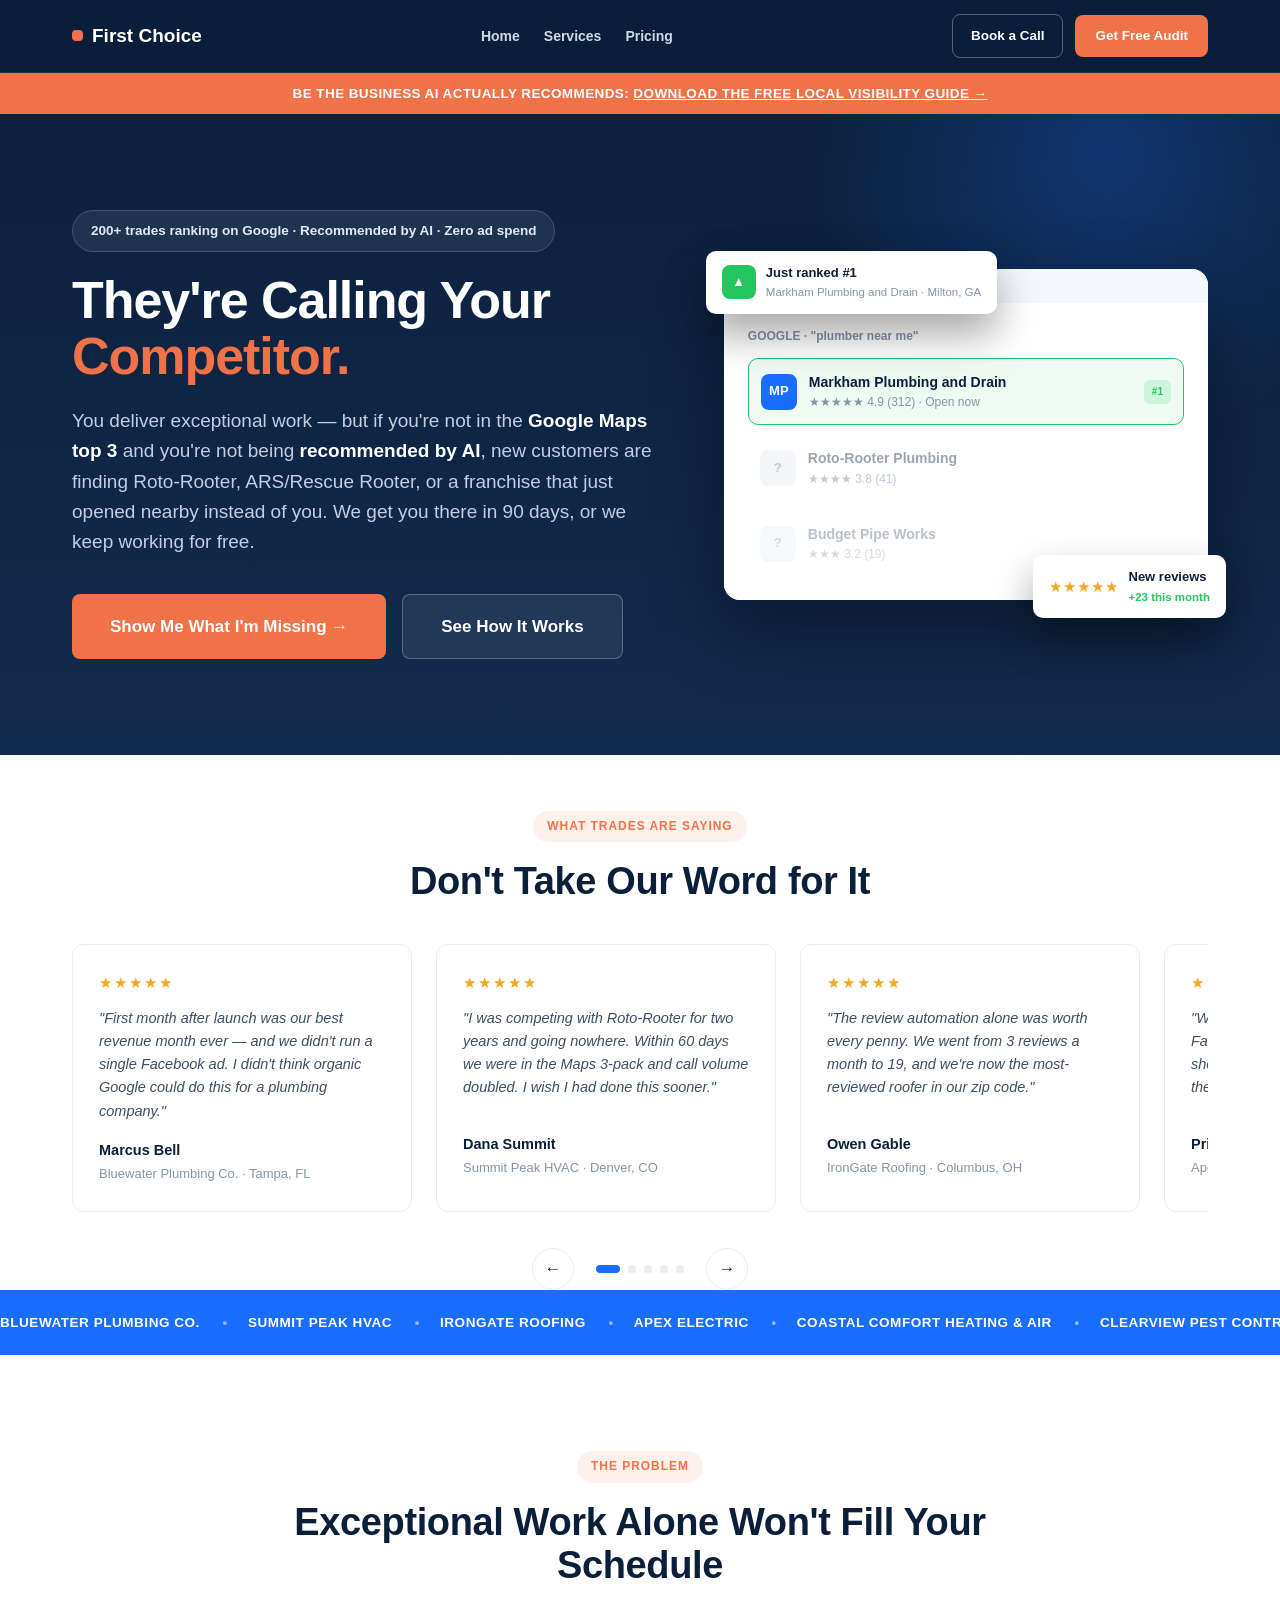
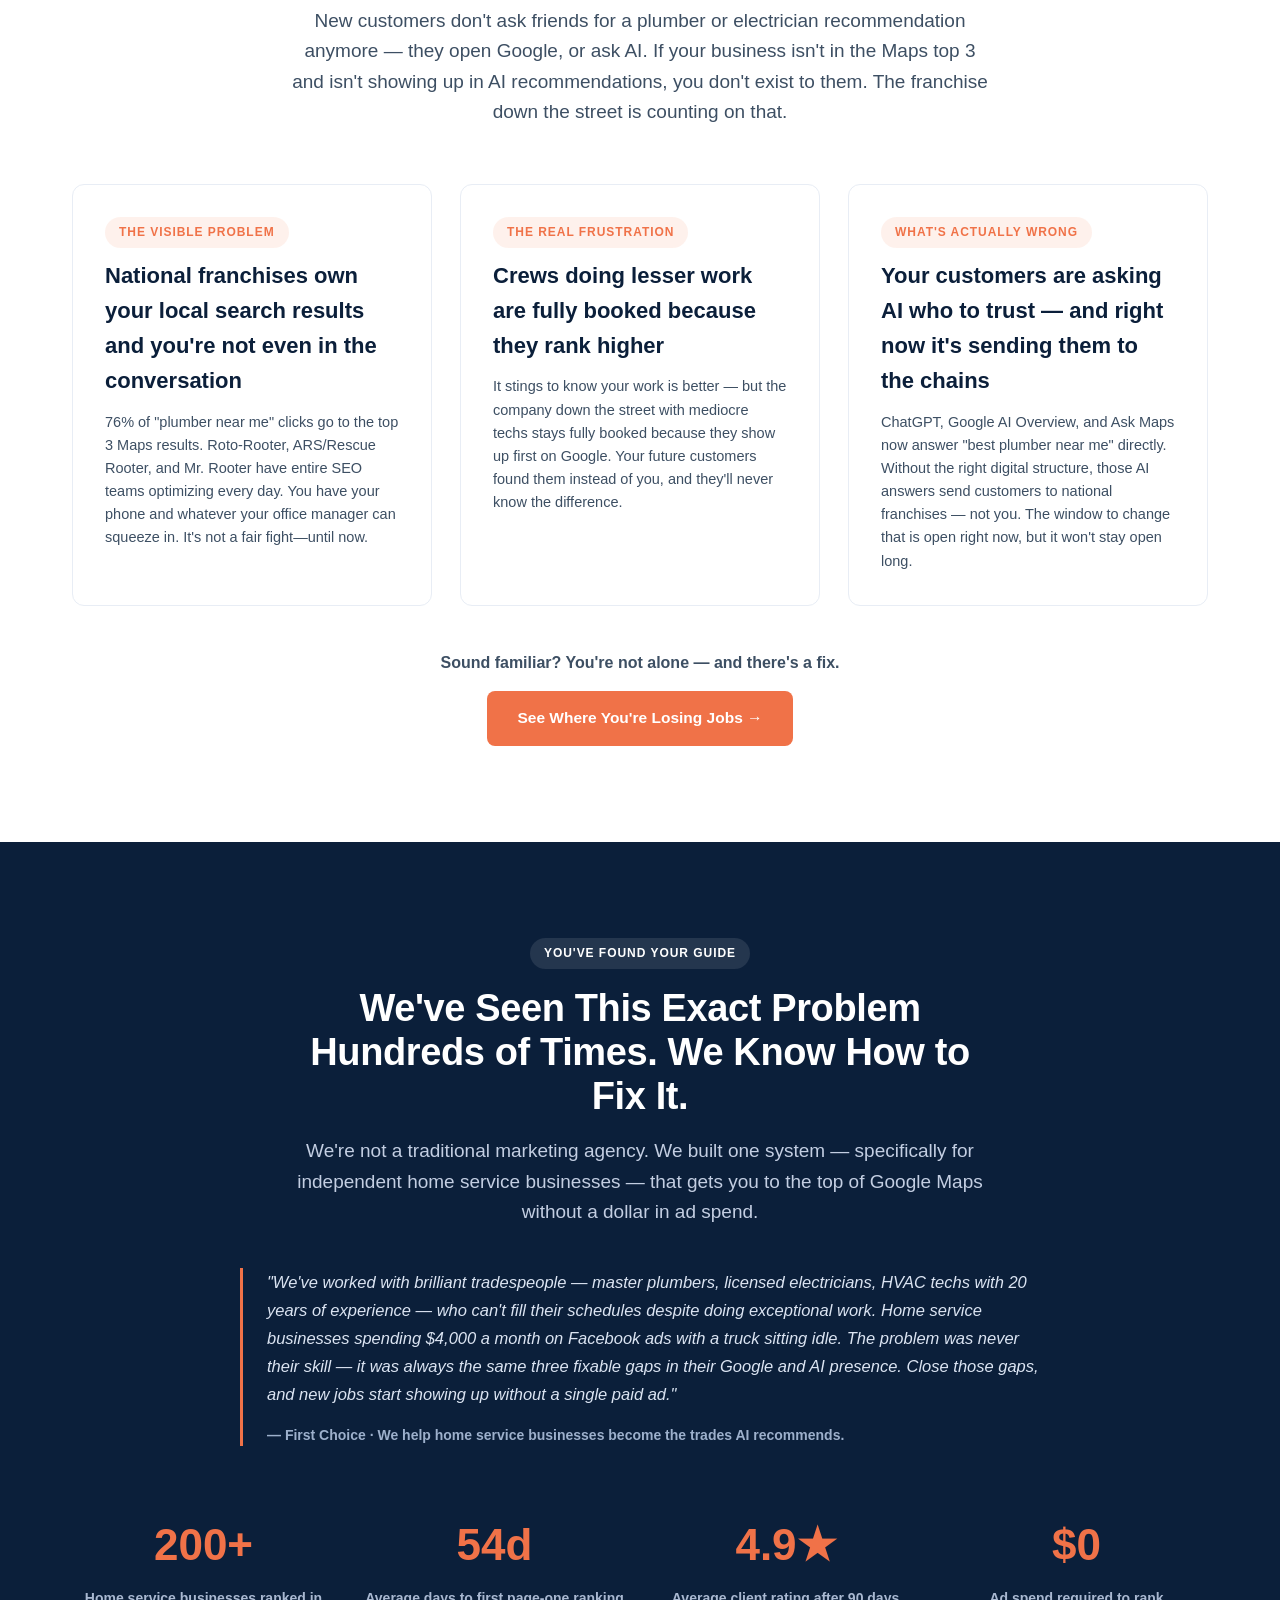
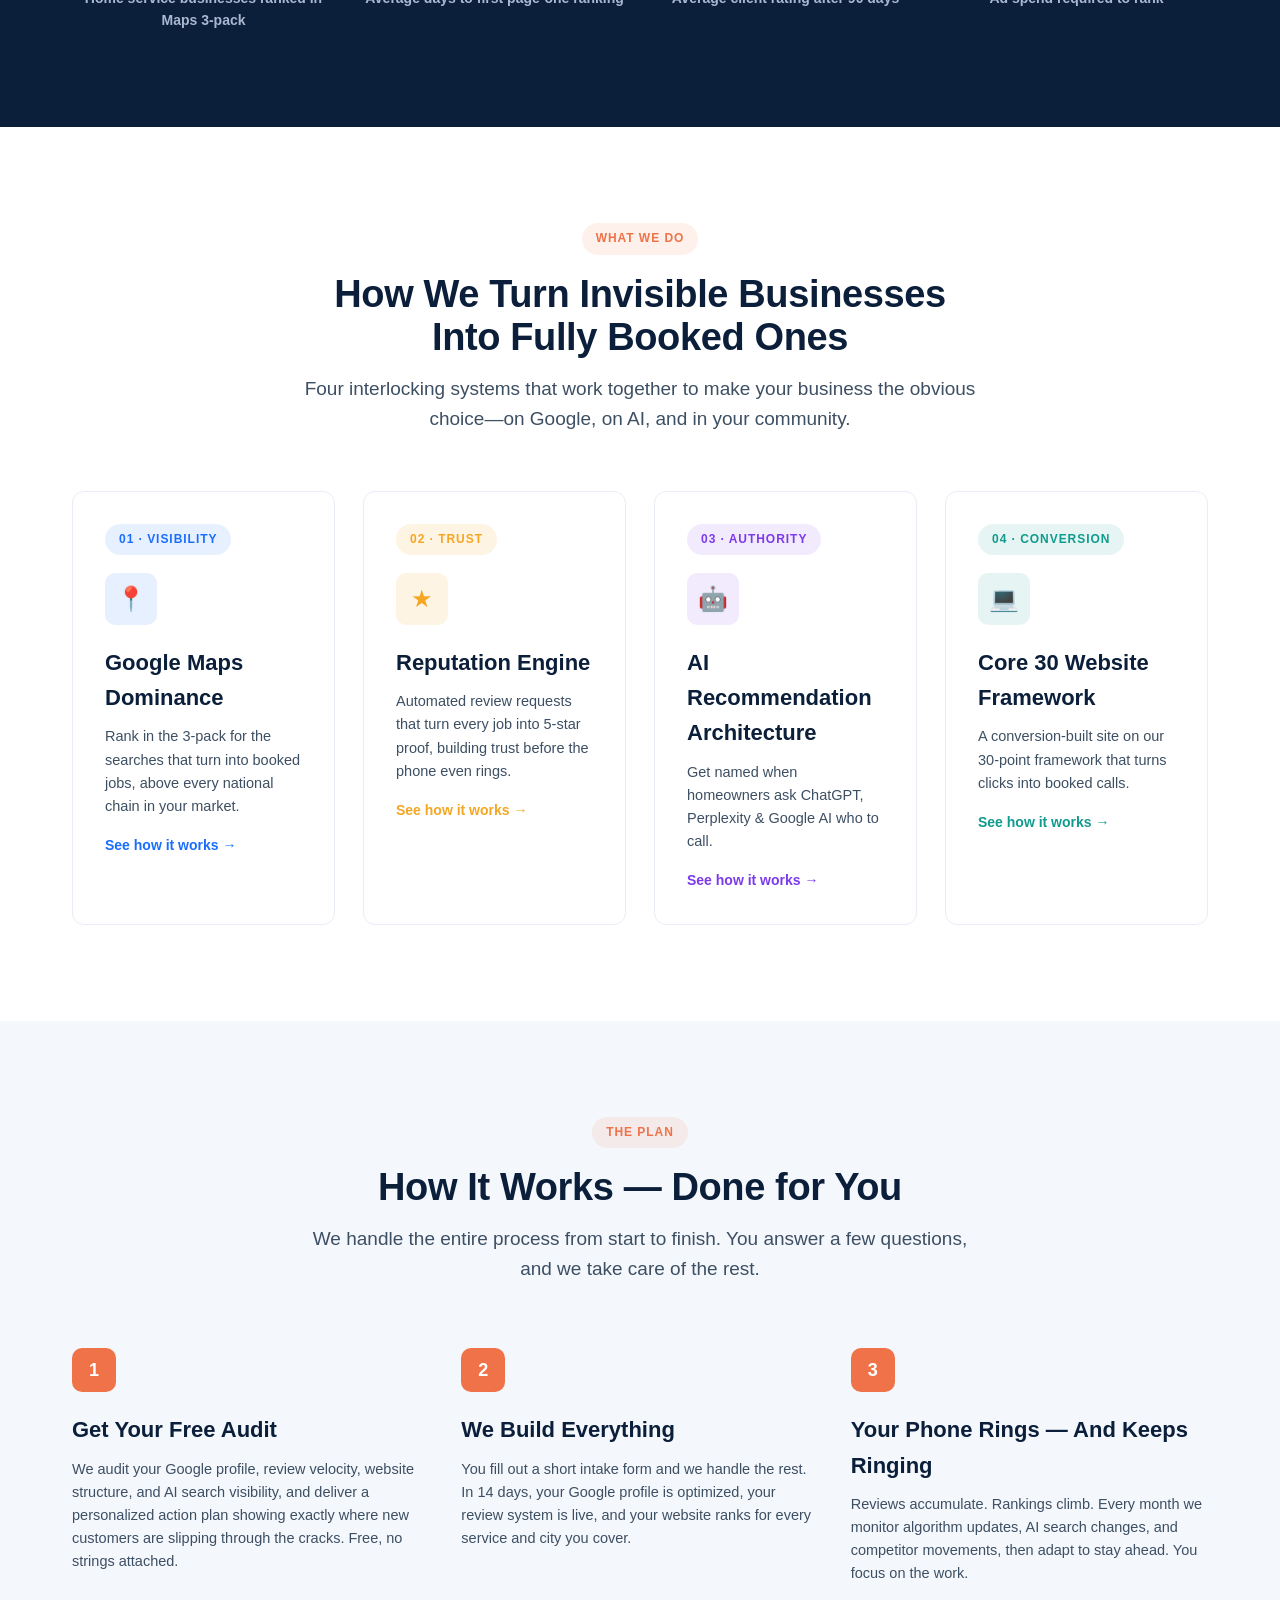
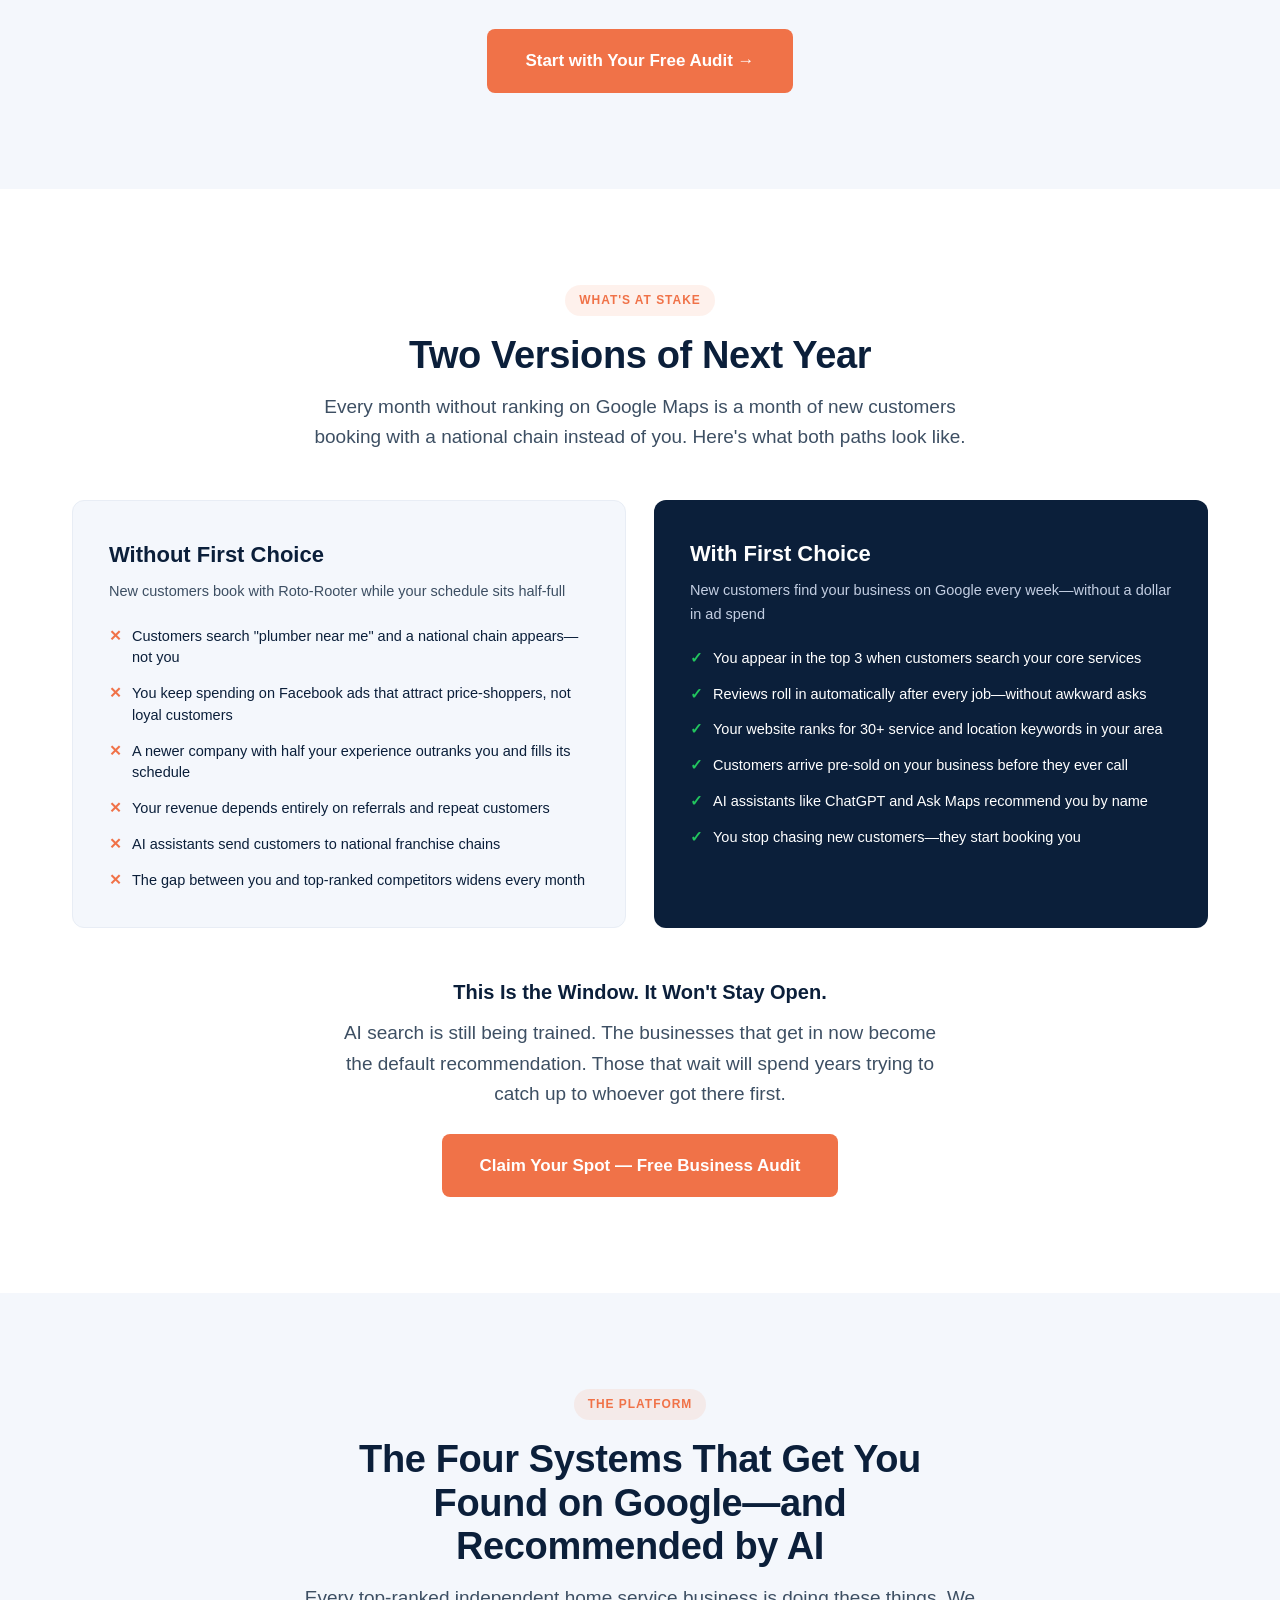
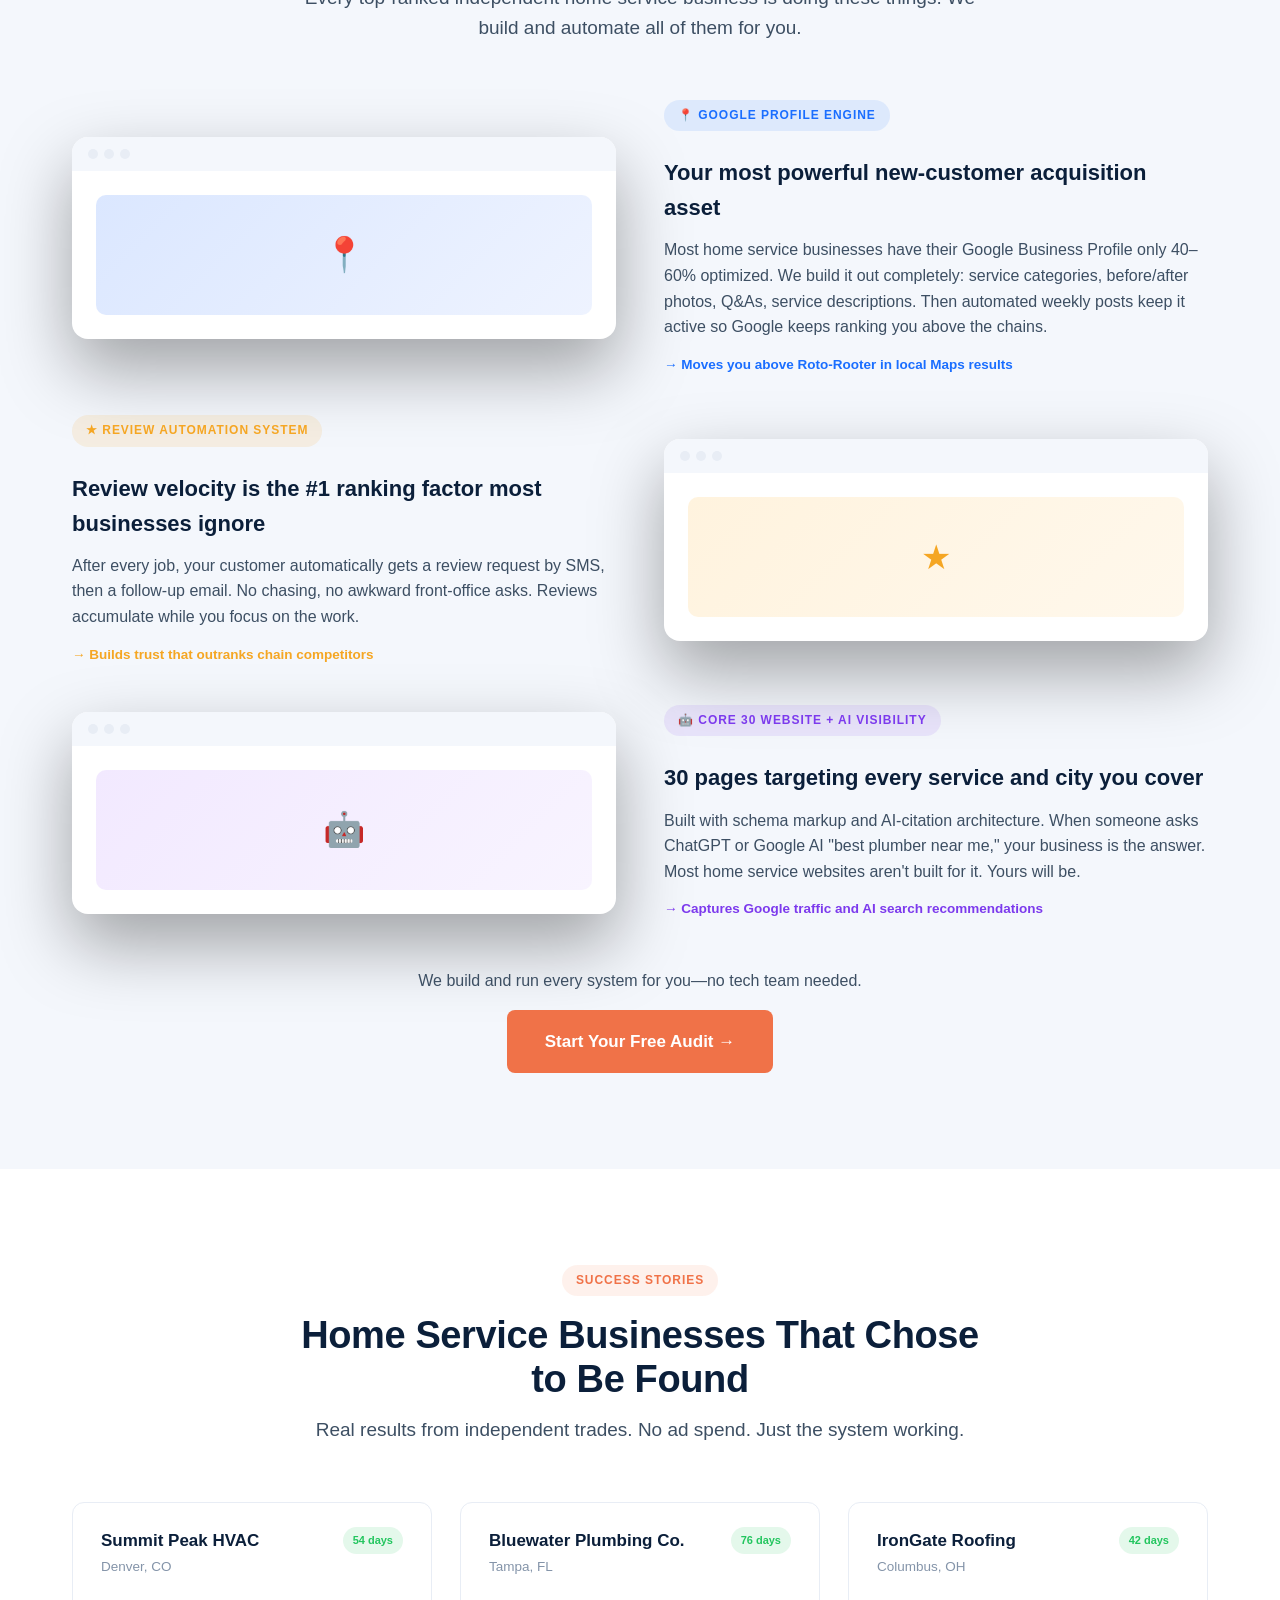
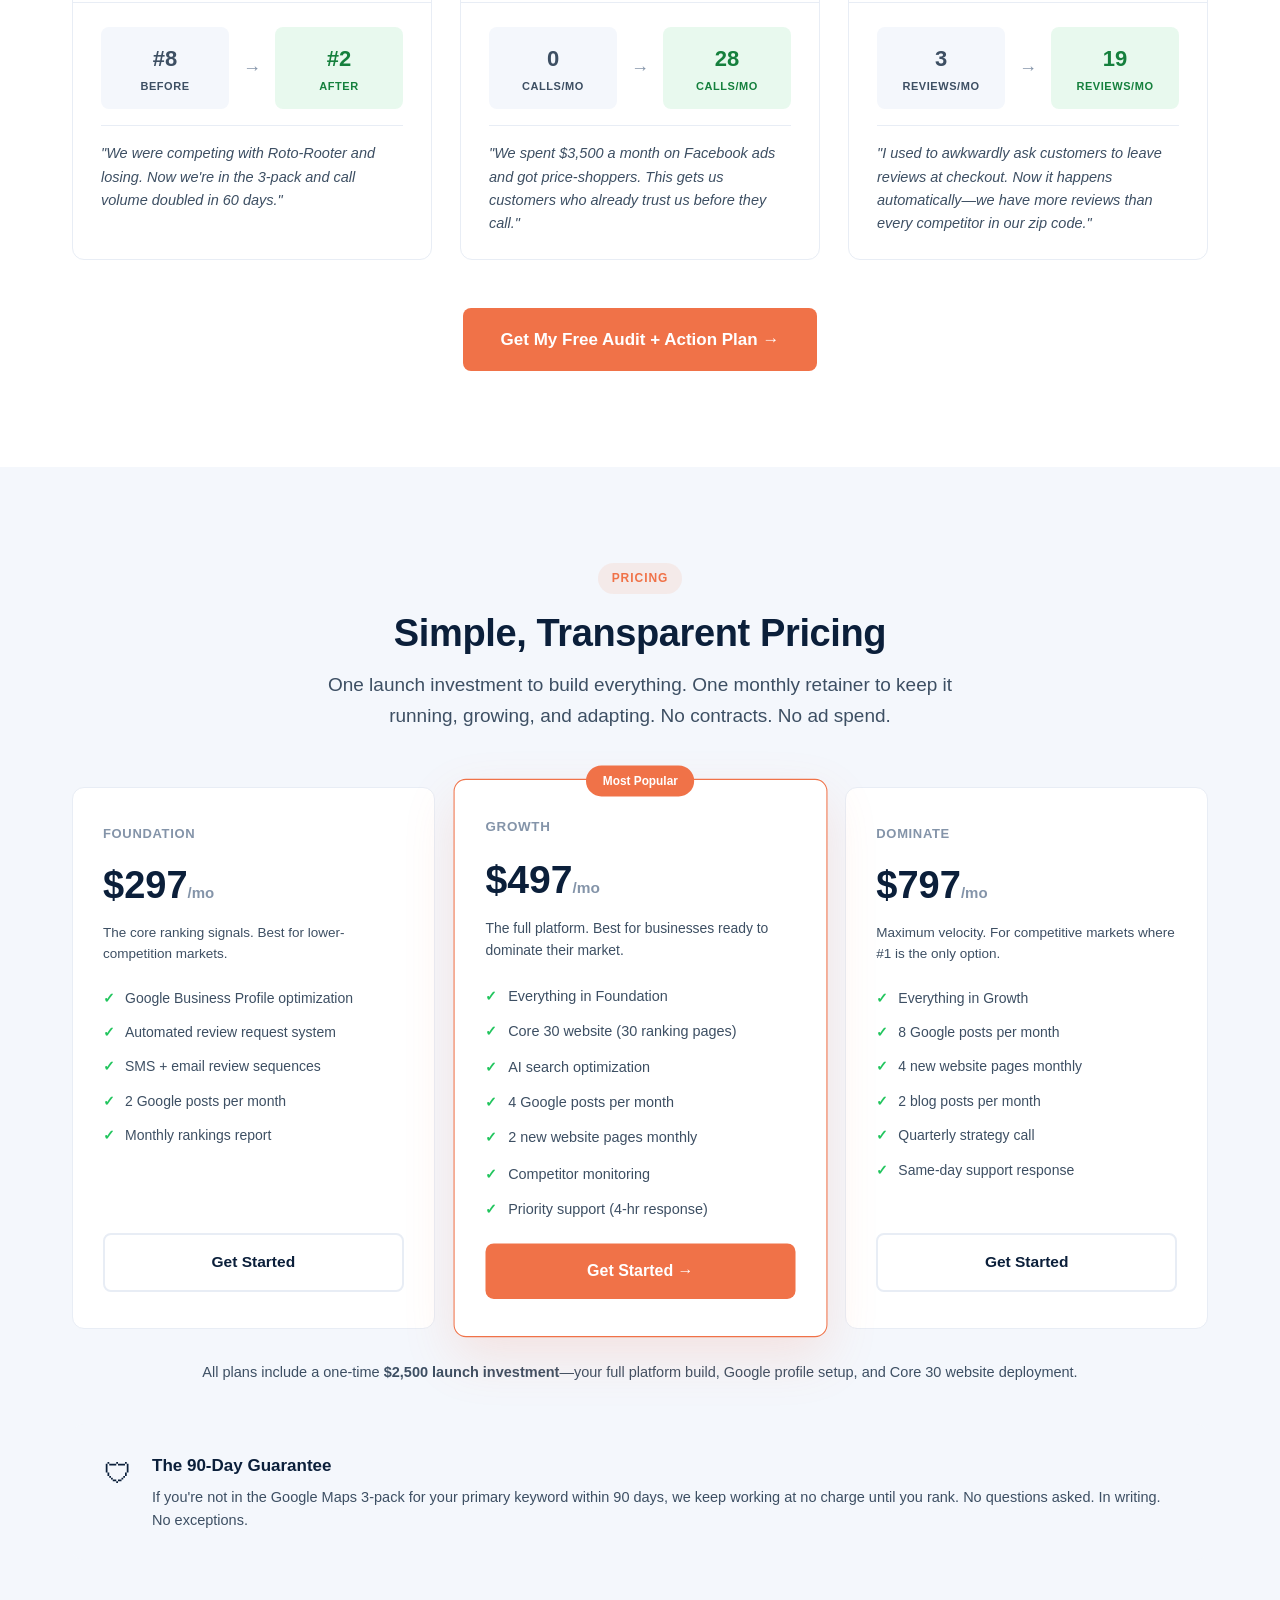
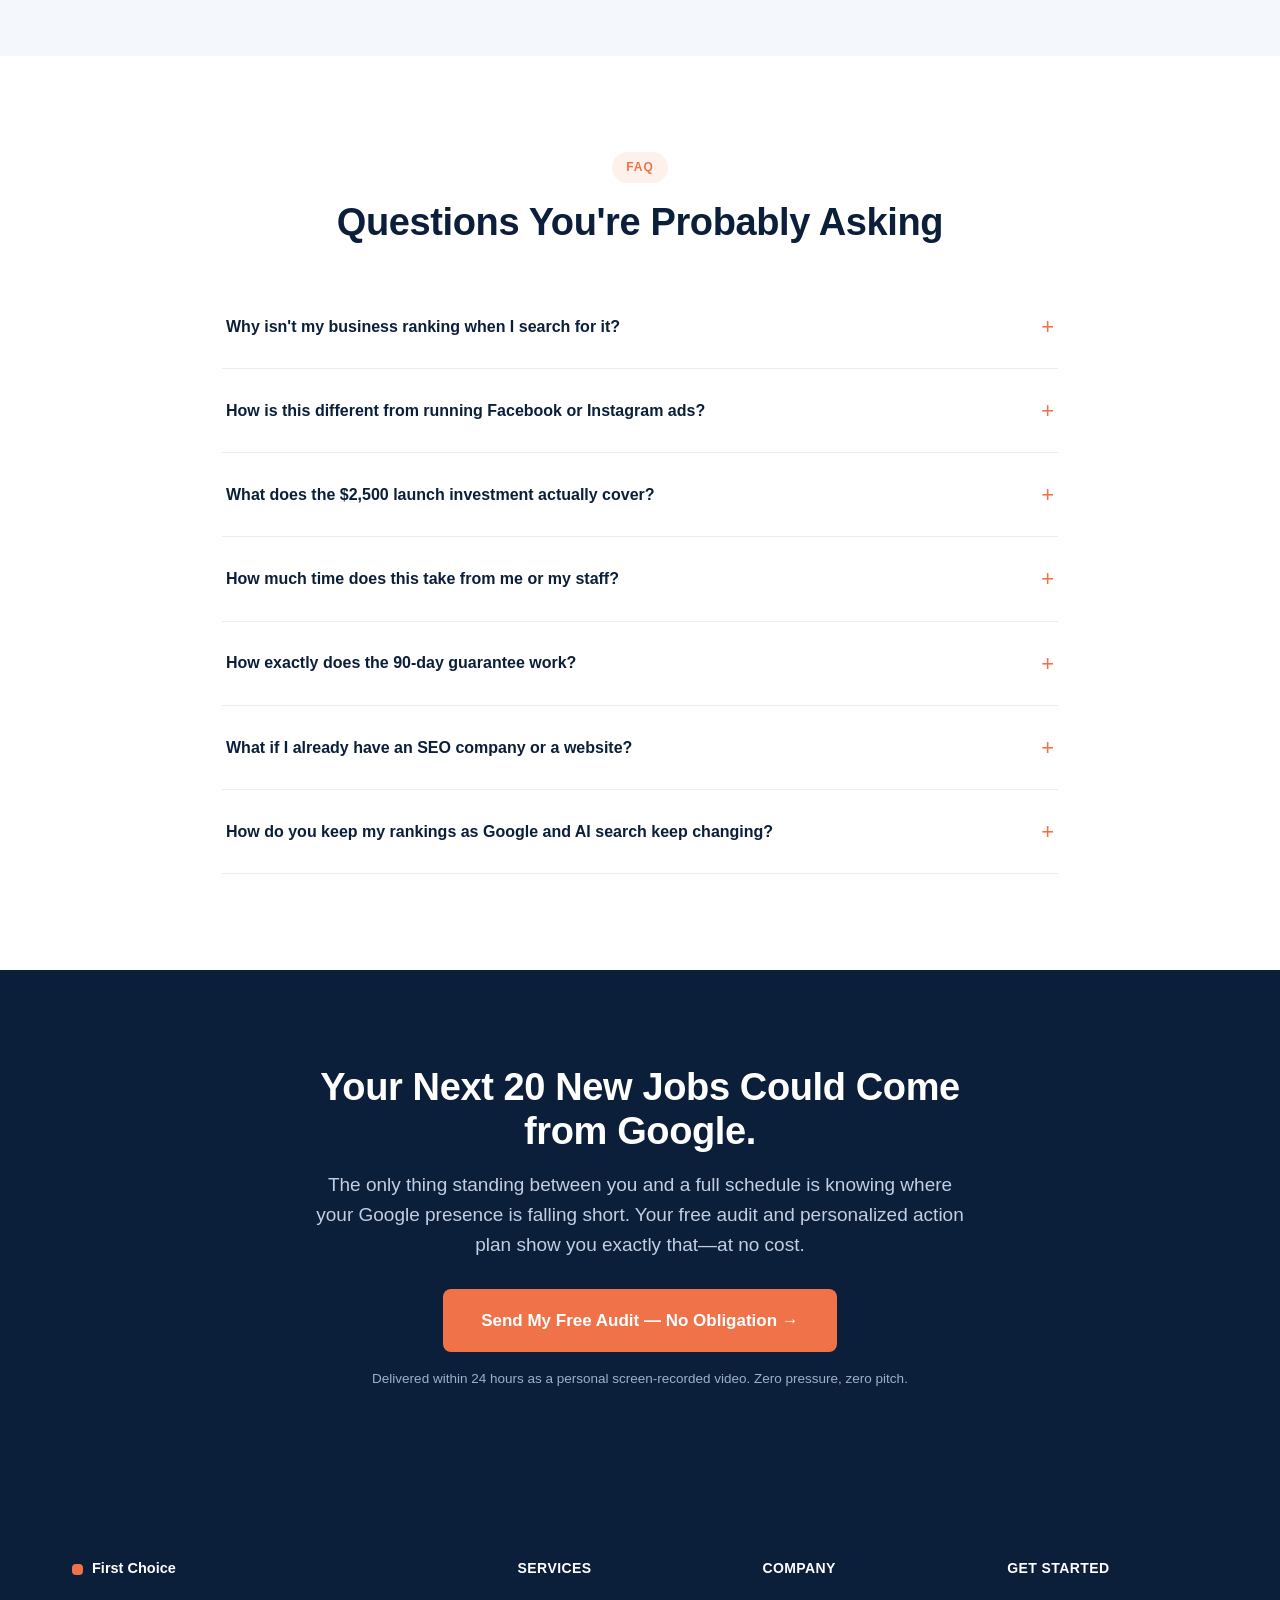
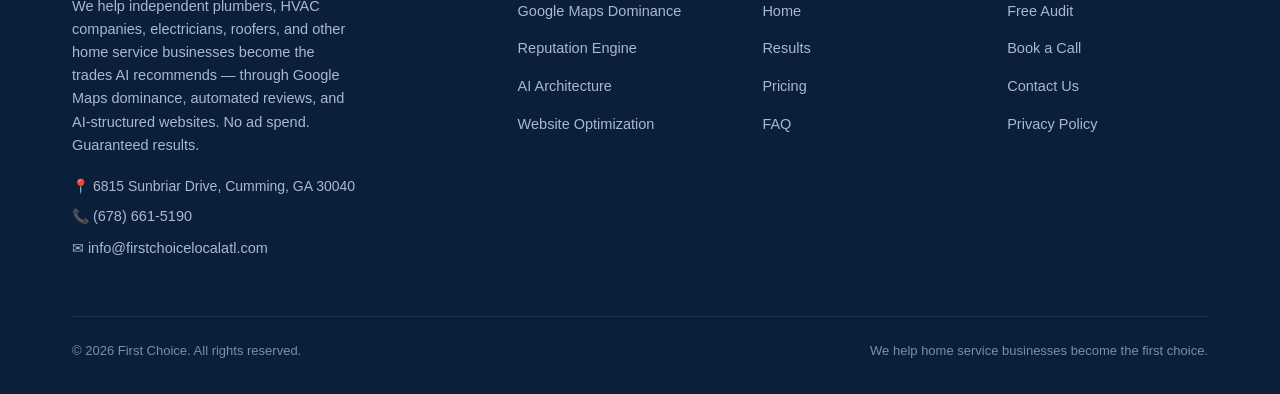
==== commit 6ac4a837: "Add Google Ads conversion tracking sitewide" ====
--- a/index.html
+++ b/index.html
@@ -6,7 +6,15 @@
 <title>First Choice | Local SEO for Home Service Businesses</title>
 <meta name="description" content="First Choice helps plumbers, HVAC companies, electricians, roofers and other home service businesses dominate Google Maps, win more reviews, and get recommended by AI.">
 <link rel="stylesheet" href="styles.css">
-
+<!-- Google tag (gtag.js) -->
+<script async src="https://www.googletagmanager.com/gtag/js?id=AW-16649773312"></script>
+<script>
+  window.dataLayer = window.dataLayer || [];
+  function gtag(){dataLayer.push(arguments);}
+  gtag('js', new Date());
+
+  gtag('config', 'AW-16649773312');
+</script>
 </head>
 <body>
 <div id="site-header-mount" data-homepage="true"></div>
--- a/styles.css
+++ b/styles.css
@@ -155,6 +155,9 @@
 .marquee-track span::after{content:'•';position:absolute;right:-28px;color:rgba(255,255,255,.55)}
 .marquee-track span:last-child::after{content:''}
 @keyframes marquee{0%{transform:translateX(0)}100%{transform:translateX(-50%)}}
+.marquee-ai{background:var(--ai)}
+.marquee-ai-track{animation-direction:reverse}
+.marquee-label{text-align:center;padding:20px 0 0;font-size:12px;font-weight:800;text-transform:uppercase;letter-spacing:.08em;color:var(--gray-500);background:#fff}
 
 /* COMPARISON (Two Versions) */
 .compare-grid{display:grid;grid-template-columns:1fr 1fr;gap:28px}
